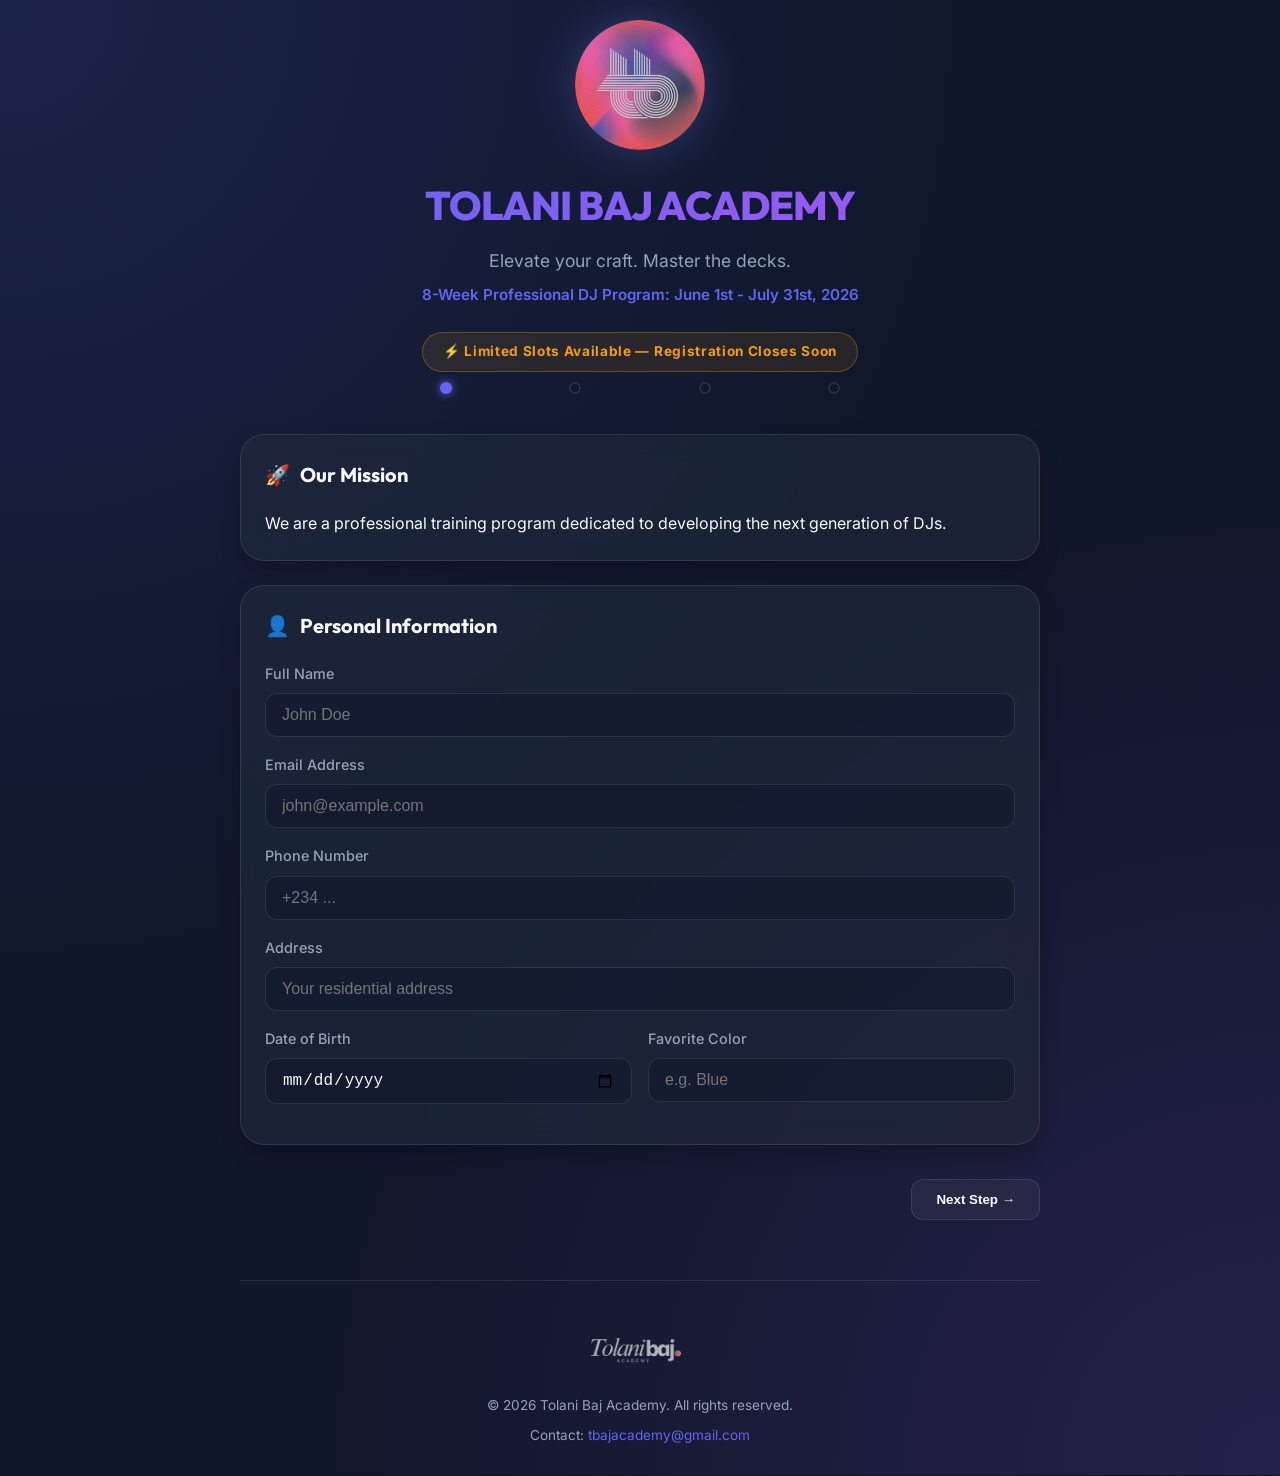
==== index.html @ 3d0ef2ce "changed logo" ====
<!DOCTYPE html>
<html lang="en">
<head>
    <meta charset="UTF-8">
    <meta name="viewport" content="width=device-width, initial-scale=1.0">
    <title>Tolani Baj Academy | Join the Journey</title>
    <link rel="preconnect" href="https://fonts.googleapis.com">
    <link rel="preconnect" href="https://fonts.gstatic.com" crossorigin>
    <link href="https://fonts.googleapis.com/css2?family=Inter:wght@400;500;600;700&family=Outfit:wght@600;800&display=swap" rel="stylesheet">
    <link rel="stylesheet" href="style.css">
</head>

<body>

<div class="container">

    <header>
        <img src="logo.png" class="logo-img" alt="Tolani Baj Academy Logo">
        <h1>TOLANI BAJ ACADEMY</h1>

        <p class="subtitle">Elevate your craft. Master the decks.</p>
        <p class="program-info">8-Week Professional DJ Program: June 1st - July 31st, 2026</p>
        <div class="limited-slot">⚡ Limited Slots Available — Registration Closes Soon</div>
        
        <div class="progress-container">
            <div class="progress-bar" id="progress-bar"></div>
            <div class="steps-indicator">
                <div class="step-dot active" data-step="1"></div>
                <div class="step-dot" data-step="2"></div>
                <div class="step-dot" data-step="3"></div>
                <div class="step-dot" data-step="4"></div>
            </div>
        </div>
    </header>

    <form id="academy-form" action="https://submit-form.com/S4j7c4go0">
        <input type="hidden" name="_redirect" value="false">
        <input type="hidden" name="_append" value="false">
        <input type="hidden" name="Status" value="User initiated payment. Check your dashboard on BursaPay for updates.">
        
        <main id="registration-form">

        <section class="step active" id="step-1">
            <div class="card">
                <h3><span>🚀</span> Our Mission</h3>
                <p>We are a professional training program dedicated to developing the next generation of DJs.</p>
            </div>

            <div class="card">
                <h3><span>👤</span> Personal Information</h3>
                
                <div class="input-group">
                    <label>Full Name</label>
                    <input type="text" id="full_name" name="Full Name" placeholder="John Doe">
                </div>

                <div class="input-group">
                    <label>Email Address</label>
                    <input type="email" id="email" name="Email" placeholder="john@example.com">
                </div>

                <div class="input-group">
                    <label>Phone Number</label>
                    <input type="tel" id="phone" name="Phone" placeholder="+234 ...">
                </div>

                <div class="input-group">
                    <label>Address</label>
                    <input type="text" id="address" name="Address" placeholder="Your residential address">
                </div>

                <div class="grid" style="grid-template-columns: 1fr 1fr; gap: 16px;">
                    <div class="input-group">
                        <label>Date of Birth</label>
                        <input type="date" id="dob" name="DOB">
                    </div>
                    <div class="input-group">
                        <label>Favorite Color</label>
                        <input type="text" id="fav_color" name="Favorite Color" placeholder="e.g. Blue">
                    </div>
                </div>
            </div>

            <div class="nav-buttons">
                <div></div>
                <button type="button" class="btn-nav" onclick="nextStep(1)">Next Step →</button>
            </div>
        </section>

        <section class="step" id="step-2">
            <div class="card">
                <h3><span>💡</span> Motivation & Commitment</h3>

                <div class="input-group">
                    <label>What’s your DJ name (or what would it be)?</label>
                    <input type="text" id="dj_name" name="DJ Name" placeholder="DJ ...">
                </div>

                <div class="input-group">
                    <label>How did you hear about us?</label>
                    <input type="text" id="referral" name="Referral" placeholder="Instagram, Friend, etc.">
                </div>

                <div class="input-group">
                    <label>Why do you want to DJ? Be honest 👀</label>
                    <textarea id="motivation" name="Motivation" placeholder="Tell us your story..."></textarea>
                </div>

                <div class="input-group">
                    <label>Where do you see yourself after these 8 weeks?</label>
                    <textarea id="goals" name="Goals" placeholder="Your goals and aspirations..."></textarea>
                </div>

                <div class="input-group">
                    <label>Can you commit to 3 days weekly?</label>
                    <select id="commitment" name="Commitment">
                        <option value="yes">Yes, I'm fully committed</option>
                        <option value="no">No, I have scheduling conflicts</option>
                    </select>
                </div>
            </div>

            <div class="nav-buttons">
                <button type="button" class="btn-nav btn-back" onclick="prevStep(2)">← Back</button>
                <button type="button" class="btn-nav" onclick="nextStep(2)">Next Step →</button>
            </div>
        </section>

        <section class="step" id="step-3">
            <div class="card">
                <h3><span>🎧</span> Experience Level</h3>
                <p style="margin-bottom: 20px; color: var(--text-muted);">Tell us about your current skill level so we can better tailor your experience.</p>
                <div class="radio-group">
                    <label class="radio-label">
                        <input type="radio" name="exp" value="none"> No Experience
                    </label>
                    <label class="radio-label">
                        <input type="radio" name="exp" value="beginner"> Beginner
                    </label>
                    <label class="radio-label">
                        <input type="radio" name="exp" value="intermediate"> Intermediate
                    </label>
                    <label class="radio-label">
                        <input type="radio" name="exp" value="advanced"> Advanced
                    </label>
                </div>
            </div>

            <div class="nav-buttons">
                <button type="button" class="btn-nav btn-back" onclick="prevStep(3)">← Back</button>
                <button type="button" class="btn-nav" onclick="nextStep(3)">Next Step →</button>
            </div>
        </section>

        <section class="step" id="step-4">
            <div class="card">
                <h3><span>💎</span> Select Your Package</h3>
                <p style="font-size: 0.9rem; color: var(--text-muted); margin-bottom: 20px;">Registration fee: ₦20,000 (Included in package)</p>

                <div class="packages-grid">
                    <div class="package standard" onclick="selectPackage('standard')">
                        <input type="radio" name="package" id="standard" value="standard" style="display: none;">
                        <h4>
                            <span>STANDARD</span>
                            <span class="package-price">₦450,000</span>
                        </h4>
                        <ul class="package-features">
                            <li>8-week DJ training</li>
                            <li>Hands-on practice</li>
                            <li>Access to equipment</li>
                        </ul>
                        <div class="extra" id="extra-standard">
                            <ul class="package-features">
                                <li>Graduation certificate</li>
                            </ul>
                        </div>
                        <div class="toggle" onclick="togglePackage(event, 'standard')">
                            <span>See more</span>
                            <span class="arrow">▼</span>
                        </div>
                    </div>

                    <div class="package premium" onclick="selectPackage('premium')">
                        <input type="radio" name="package" id="premium" value="premium" style="display: none;">
                        <h4>
                            <span>PREMIUM</span>
                            <span class="package-price">₦650,000</span>
                        </h4>
                        <ul class="package-features">
                            <li>8-week DJ training</li>
                            <li>Hands-on practice</li>
                            <li>Access to equipment</li>
                        </ul>
                        <div class="extra" id="extra-premium">
                            <ul class="package-features">
                                <li>Serato DJ license</li>
                                <li>Content support</li>
                                <li>Branding guidance</li>
                                <li>Live performance</li>
                                <li>Merchandise</li>
                                <li>Graduation certificate</li>
                            </ul>
                        </div>
                        <div class="toggle" onclick="togglePackage(event, 'premium')">
                            <span>See more</span>
                            <span class="arrow">▼</span>
                        </div>
                    </div>
                </div>
            </div>

            <div class="card">
                <label class="checkbox-container">
                    <input type="checkbox" id="confirm">
                    <span>I confirm that all information provided is accurate and I agree to the terms of the academy.</span>
                </label>

                <button type="button" class="btn-submit" id="submit-btn" onclick="submitRegistration()">Proceed to Payment</button>
            </div>

            <div class="nav-buttons">
                <button type="button" class="btn-nav btn-back" onclick="prevStep(4)">← Back</button>
                <div></div>
            </div>
        </section>

    </main>
    </form>

    <footer>
        <img src="logo2.png" class="footer-logo" alt="Academy Logo">
        <p>&copy; 2026 Tolani Baj Academy. All rights reserved.</p>
        <p>Contact: <a href="mailto:tbajacademy@gmail.com" style="color: var(--primary); text-decoration: none;">tbajacademy@gmail.com</a></p>
    </footer>


</div>

<script>
let currentStep = 1;
const totalSteps = 4;

function updateProgress() {
    const progress = ((currentStep - 1) / (totalSteps - 1)) * 100;
    document.getElementById('progress-bar').style.width = progress + '%';
    
    document.querySelectorAll('.step-dot').forEach((dot, index) => {
        if (index + 1 <= currentStep) {
            dot.classList.add('active');
        } else {
            dot.classList.remove('active');
        }
    });
}

function nextStep(step) {
    if (step === 1) {
        const name = document.getElementById('full_name').value;
        const email = document.getElementById('email').value;
        if (!name || !email) {
            alert("Please fill in your name and email.");
            return;
        }
    }

    document.getElementById(`step-${step}`).classList.remove('active');
    currentStep = step + 1;
    document.getElementById(`step-${currentStep}`).classList.add('active');
    updateProgress();
    window.scrollTo({ top: 0, behavior: 'smooth' });
}

function prevStep(step) {
    document.getElementById(`step-${step}`).classList.remove('active');
    currentStep = step - 1;
    document.getElementById(`step-${currentStep}`).classList.add('active');
    updateProgress();
    window.scrollTo({ top: 0, behavior: 'smooth' });
}

function togglePackage(e, plan) {
    e.stopPropagation();
    const extra = document.getElementById('extra-' + plan);
    const toggle = e.currentTarget;
    const span = toggle.querySelector('span');
    const arrow = toggle.querySelector('.arrow');

    if (extra.style.display === "block") {
        extra.style.display = "none";
        span.textContent = "See more";
        arrow.style.transform = "rotate(0deg)";
    } else {
        extra.style.display = "block";
        span.textContent = "See less";
        arrow.style.transform = "rotate(180deg)";
    }
}

function selectPackage(id) {
    document.getElementById(id).checked = true;
    document.querySelectorAll('.package').forEach(p => p.classList.remove('selected'));
    document.getElementById(id).closest('.package').classList.add('selected');
}

async function submitRegistration() {
    const form = document.getElementById('academy-form');
    const selected = document.querySelector('input[name="package"]:checked');
    const confirm = document.getElementById('confirm').checked;

    if (!selected) {
        alert("Please select a package to continue.");
        return;
    }

    if (!confirm) {
        alert("Please confirm your information.");
        return;
    }

    const btn = document.getElementById('submit-btn');
    const originalText = btn.textContent;
    btn.disabled = true;
    btn.textContent = "Submitting Registration...";

    const formData = new FormData(form);
    const data = Object.fromEntries(formData.entries());
    
    data["Package"] = selected.value.toUpperCase();
    data["Experience"] = document.querySelector('input[name="exp"]:checked')?.value || 'Not specified';

    try {
        const response = await fetch(form.action, {
            method: "POST",
            headers: {
                "Content-Type": "application/json",
                Accept: "application/json",
            },
            body: JSON.stringify(data),
        });

        if (response.ok) {
            btn.textContent = "Redirecting to Payment...";
            setTimeout(() => {
                window.location.href = `pay.html?plan=${selected.value}`;
            }, 1000);
        } else {
            throw new Error("Formspark submission failed");
        }
    } catch (error) {
        alert("There was an issue submitting your registration. Please try again.");
        btn.disabled = false;
        btn.textContent = originalText;
    }
}
</script>

</body>
</html>
---- style.css ----
:root {
    --primary: #6366f1;
    --primary-hover: #4f46e5;
    --secondary: #a855f7;
    --accent: #f59e0b;
    --bg-dark: #0f172a;
    --bg-card: rgba(30, 41, 59, 0.7);
    --text-main: #f8fafc;
    --text-muted: #94a3b8;
    --glass-border: rgba(255, 255, 255, 0.1);
    --gradient: linear-gradient(135deg, var(--primary), var(--secondary));
}

* {
    margin: 0;
    padding: 0;
    box-sizing: border-box;
}

body {
    font-family: 'Inter', sans-serif;
    background-color: var(--bg-dark);
    background-image: 
        radial-gradient(circle at 0% 0%, rgba(99, 102, 241, 0.15) 0, transparent 50%),
        radial-gradient(circle at 100% 100%, rgba(168, 85, 247, 0.15) 0, transparent 50%);
    color: var(--text-main);
    line-height: 1.6;
    min-height: 100vh;
    padding: 20px;
}

h1, h2, h3, .premium-title {
    font-family: 'Outfit', sans-serif;
}

.container {
    max-width: 800px;
    margin: 0 auto;
}

header {
    text-align: center;
    margin-bottom: 40px;
}

.logo-img {
    width: 130px;


    max-width: 90%;
    height: auto;
    margin-bottom: 15px;
    filter: drop-shadow(0 0 20px rgba(99, 102, 241, 0.3));
    mix-blend-mode: screen;
    transition: transform 0.3s ease;
}

.logo-img:hover {
    transform: scale(1.05);
}

h1 {
    font-size: 2.5rem;
    font-weight: 800;
    background: var(--gradient);
    -webkit-background-clip: text;
    -webkit-text-fill-color: transparent;
    margin-bottom: 10px;
    letter-spacing: -0.02em;
}

.subtitle {
    color: var(--text-muted);
    font-size: 1.1rem;
    margin-bottom: 8px;
}

.program-info {
    font-size: 0.95rem;
    color: var(--primary);
    font-weight: 600;
    margin-bottom: 15px;
}

.progress-container {
    max-width: 400px;
    margin: 0 auto 30px;
    position: relative;
    padding-top: 10px;
}

.progress-bar {
    position: absolute;
    top: 50%;
    left: 0;
    height: 4px;
    background: var(--gradient);
    width: 0%;
    transition: width 0.4s ease;
    transform: translateY(-50%);
    border-radius: 2px;
}

.steps-indicator {
    display: flex;
    justify-content: space-between;
    position: relative;
    z-index: 2;
}

.step-dot {
    width: 12px;
    height: 12px;
    background: var(--bg-dark);
    border: 2px solid var(--glass-border);
    border-radius: 50%;
    transition: all 0.3s ease;
}

.step-dot.active {
    background: var(--primary);
    border-color: var(--primary);
    box-shadow: 0 0 10px var(--primary);
}

.subtext {
    font-size: 0.9rem;
    color: var(--primary);
    font-weight: 600;
}

@keyframes pulse {
    0% { opacity: 1; }
    50% { opacity: 0.3; }
    100% { opacity: 1; }
}

.limited-slot {
    margin-top: 10px;
    display: inline-block;
    padding: 8px 20px;
    background: rgba(245, 158, 11, 0.1);
    border: 1px solid rgba(245, 158, 11, 0.3);
    color: var(--accent);
    border-radius: 99px;
    font-size: 0.85rem;
    font-weight: 700;
    letter-spacing: 0.05em;
    animation: pulse 3s infinite ease-in-out;
}

.grid {
    display: grid;
    gap: 24px;
}

.step {
    display: none;
    opacity: 0;
    transform: translateY(20px);
    transition: all 0.4s ease;
}

.step.active {
    display: grid;
    opacity: 1;
    transform: translateY(0);
    gap: 24px;
}

.card {
    background: var(--bg-card);
    backdrop-filter: blur(12px);
    border: 1px solid var(--glass-border);
    border-radius: 24px;
    padding: 24px;
    box-shadow: 0 10px 25px -5px rgba(0, 0, 0, 0.3);
    transition: transform 0.3s ease, border-color 0.3s ease;
}

.card:hover {
    border-color: rgba(99, 102, 241, 0.4);
}

h3 {
    margin-bottom: 20px;
    font-size: 1.25rem;
    color: var(--text-main);
    display: flex;
    align-items: center;
    gap: 10px;
}

label {
    display: block;
    margin-bottom: 8px;
    font-size: 0.9rem;
    font-weight: 500;
    color: var(--text-muted);
}

input[type="text"],
input[type="email"],
input[type="tel"],
input[type="date"],
textarea,
select {
    width: 100%;
    padding: 12px 16px;
    background: rgba(15, 23, 42, 0.5);
    border: 1px solid var(--glass-border);
    border-radius: 12px;
    color: var(--text-main);
    font-size: 1rem;
    transition: all 0.3s ease;
    margin-bottom: 16px;
}

input:focus, textarea:focus, select:focus {
    outline: none;
    border-color: var(--primary);
    background: rgba(15, 23, 42, 0.8);
    box-shadow: 0 0 0 4px rgba(99, 102, 241, 0.1);
}

.radio-group {
    display: grid;
    grid-template-columns: repeat(2, 1fr);
    gap: 12px;
}

.radio-label {
    display: flex;
    align-items: center;
    gap: 10px;
    padding: 12px;
    background: rgba(255, 255, 255, 0.03);
    border: 1px solid var(--glass-border);
    border-radius: 12px;
    cursor: pointer;
    transition: all 0.2s ease;
}

.radio-label:hover {
    background: rgba(255, 255, 255, 0.05);
}

input[type="radio"] {
    accent-color: var(--primary);
}

.packages-grid {
    display: grid;
    gap: 16px;
}

.package {
    position: relative;
    padding: 24px;
    border: 2px solid var(--glass-border);
    border-radius: 20px;
    cursor: pointer;
    transition: all 0.3s cubic-bezier(0.4, 0, 0.2, 1);
}

.package:hover {
    background: rgba(255, 255, 255, 0.03);
    border-color: rgba(255, 255, 255, 0.2);
}

.package.selected {
    border-color: var(--primary);
    background: rgba(99, 102, 241, 0.05);
    box-shadow: 0 0 20px rgba(99, 102, 241, 0.1);
}

.package.premium.selected {
    border-color: var(--secondary);
    background: rgba(168, 85, 247, 0.05);
    box-shadow: 0 0 20px rgba(168, 85, 247, 0.1);
}

.package h4 {
    font-size: 1.25rem;
    margin-bottom: 8px;
    display: flex;
    justify-content: space-between;
    align-items: center;
}

.package-price {
    font-weight: 800;
    color: var(--text-main);
}

.package-features {
    list-style: none;
    margin-top: 15px;
}

.package-features li {
    font-size: 0.9rem;
    color: var(--text-muted);
    margin-bottom: 6px;
    display: flex;
    align-items: center;
    gap: 8px;
}

.package-features li::before {
    content: "✓";
    color: var(--primary);
    font-weight: bold;
}

.extra {
    display: none;
    margin-top: 10px;
    padding-top: 10px;
    border-top: 1px solid var(--glass-border);
}

.toggle {
    margin-top: 12px;
    font-size: 0.85rem;
    color: var(--primary);
    font-weight: 600;
    display: flex;
    align-items: center;
    gap: 4px;
}

.btn-submit {
    width: 100%;
    padding: 16px;
    background: var(--gradient);
    border: none;
    border-radius: 16px;
    color: white;
    font-size: 1.1rem;
    font-weight: 700;
    cursor: pointer;
    transition: all 0.3s ease;
    box-shadow: 0 4px 15px rgba(99, 102, 241, 0.4);
}

.btn-submit:hover {
    transform: translateY(-2px);
    box-shadow: 0 6px 20px rgba(99, 102, 241, 0.6);
}

.btn-submit:active {
    transform: translateY(0);
}

.btn-nav {
    padding: 12px 24px;
    background: rgba(255, 255, 255, 0.05);
    border: 1px solid var(--glass-border);
    border-radius: 12px;
    color: var(--text-main);
    font-weight: 600;
    cursor: pointer;
    transition: all 0.3s ease;
}

.btn-nav:hover {
    background: rgba(255, 255, 255, 0.1);
    border-color: var(--primary);
}

.btn-back {
    color: var(--text-muted);
}

.nav-buttons {
    display: flex;
    justify-content: space-between;
    margin-top: 10px;
}

.checkbox-container {
    display: flex;
    align-items: flex-start;
    gap: 12px;
    margin-bottom: 24px;
    cursor: pointer;
}

.checkbox-container input {
    margin-top: 4px;
    width: 18px;
    height: 18px;
    accent-color: var(--primary);
}

footer {
    margin-top: 60px;
    padding-top: 30px;
    border-top: 1px solid var(--glass-border);
    text-align: center;
    color: var(--text-muted);
    font-size: 0.85rem;
}

footer p {
    margin-bottom: 8px;
}

footer strong {
    color: var(--text-main);
}

.footer-logo {
    width: 120px;
    height: auto;
    margin-bottom: 15px;
    opacity: 0.8;
    filter: brightness(0.9);
    mix-blend-mode: screen;
}


@media (max-width: 600px) {
    h1 {
        font-size: 2rem;
    }
    
    .card {
        padding: 20px;
    }
    
    .radio-group {
        grid-template-columns: 1fr;
    }
}
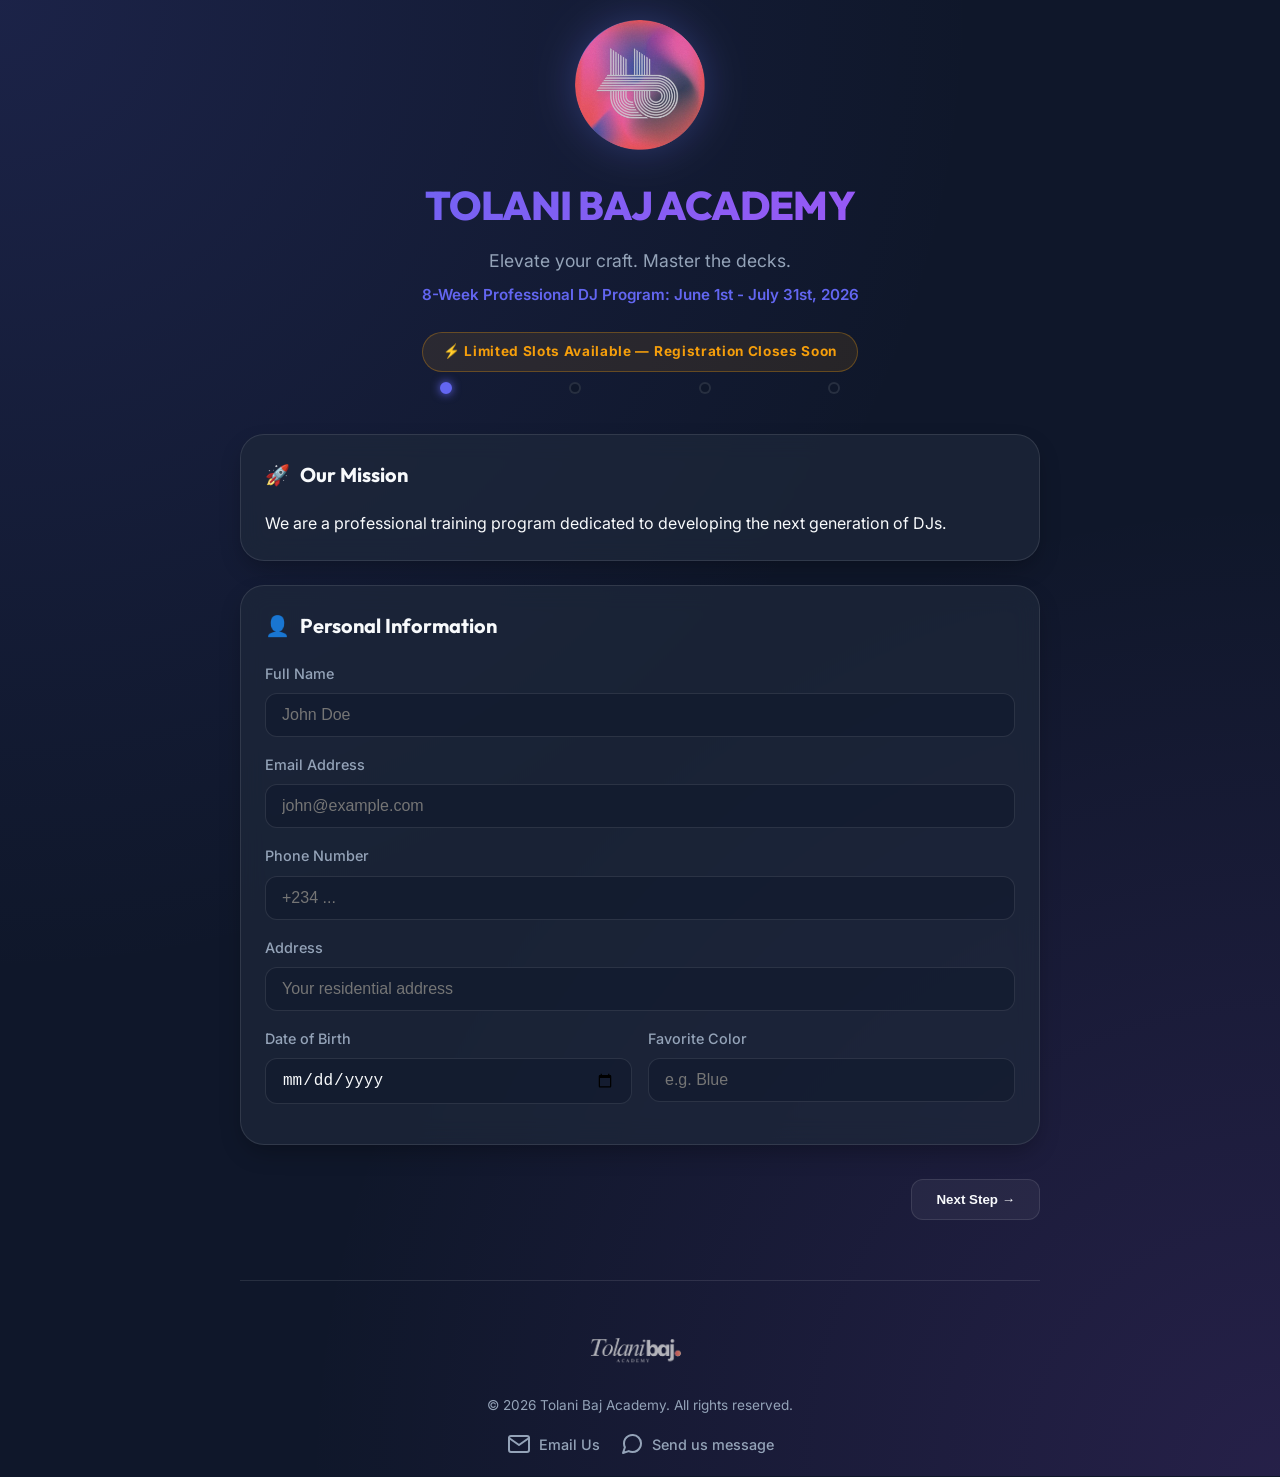
==== commit e8ce99f4: "added whatsapp tofooter" ====
--- a/index.html
+++ b/index.html
@@ -165,7 +165,7 @@
                             <span class="package-price">₦450,000</span>
                         </h4>
                         <ul class="package-features">
-                            <li>8-week DJ training</li>
+                            <li>8-week DJ training program</li>
                             <li>Hands-on practice</li>
                             <li>Access to equipment</li>
                         </ul>
@@ -187,17 +187,17 @@
                             <span class="package-price">₦650,000</span>
                         </h4>
                         <ul class="package-features">
-                            <li>8-week DJ training</li>
+                            <li>8-week DJ training program</li>
                             <li>Hands-on practice</li>
                             <li>Access to equipment</li>
                         </ul>
                         <div class="extra" id="extra-premium">
                             <ul class="package-features">
-                                <li>Serato DJ license</li>
-                                <li>Content support</li>
-                                <li>Branding guidance</li>
-                                <li>Live performance</li>
-                                <li>Merchandise</li>
+                                <li>Serato DJ Pro license</li>
+                                <li>Content creation support</li>
+                                <li>Personal branding guidance</li>
+                                <li>Live performance opportunity</li>
+                                <li>Exclusive academy merch</li>
                                 <li>Graduation certificate</li>
                             </ul>
                         </div>
@@ -230,8 +230,20 @@
     <footer>
         <img src="logo2.png" class="footer-logo" alt="Academy Logo">
         <p>&copy; 2026 Tolani Baj Academy. All rights reserved.</p>
-        <p>Contact: <a href="mailto:tbajacademy@gmail.com" style="color: var(--primary); text-decoration: none;">tbajacademy@gmail.com</a></p>
+        <div class="footer-socials">
+            <a href="mailto:tbajacademy@gmail.com">
+                <svg viewBox="0 0 24 24" fill="none" stroke="currentColor" stroke-width="2" stroke-linecap="round" stroke-linejoin="round"><path d="M4 4h16c1.1 0 2 .9 2 2v12c0 1.1-.9 2-2 2H4c-1.1 0-2-.9-2-2V6c0-1.1.9-2 2-2z"></path><polyline points="22,6 12,13 2,6"></polyline></svg>
+                <span>Email Us</span>
+            </a>
+            <a href="https://wa.me/2347071813399">
+                <svg viewBox="0 0 24 24" fill="none" stroke="currentColor" stroke-width="2" stroke-linecap="round" stroke-linejoin="round"><path d="M21 11.5a8.38 8.38 0 0 1-.9 3.8 8.5 8.5 0 0 1-7.6 4.7 8.38 8.38 0 0 1-3.8-.9L3 21l1.9-5.7a8.38 8.38 0 0 1-.9-3.8 8.5 8.5 0 0 1 4.7-7.6 8.38 8.38 0 0 1 3.8-.9h.5a8.48 8.48 0 0 1 8 8v.5z"></path></svg>
+                <span>Send us message</span>
+            </a>
+        </div>
+
     </footer>
+
+
 
 
 </div>
--- a/style.css
+++ b/style.css
@@ -419,6 +419,37 @@
     filter: brightness(0.9);
     mix-blend-mode: screen;
 }
+
+.footer-socials {
+    display: flex;
+    justify-content: center;
+    gap: 20px;
+    margin-top: 15px;
+}
+
+.footer-socials a {
+    color: var(--text-muted);
+    transition: all 0.3s ease;
+    display: flex;
+    align-items: center;
+    justify-content: center;
+    gap: 8px;
+    text-decoration: none;
+    font-size: 0.9rem;
+    font-weight: 500;
+}
+
+
+.footer-socials a:hover {
+    color: var(--primary);
+    transform: translateY(-3px);
+}
+
+.footer-socials svg {
+    width: 24px;
+    height: 24px;
+}
+
 
 
 @media (max-width: 600px) {
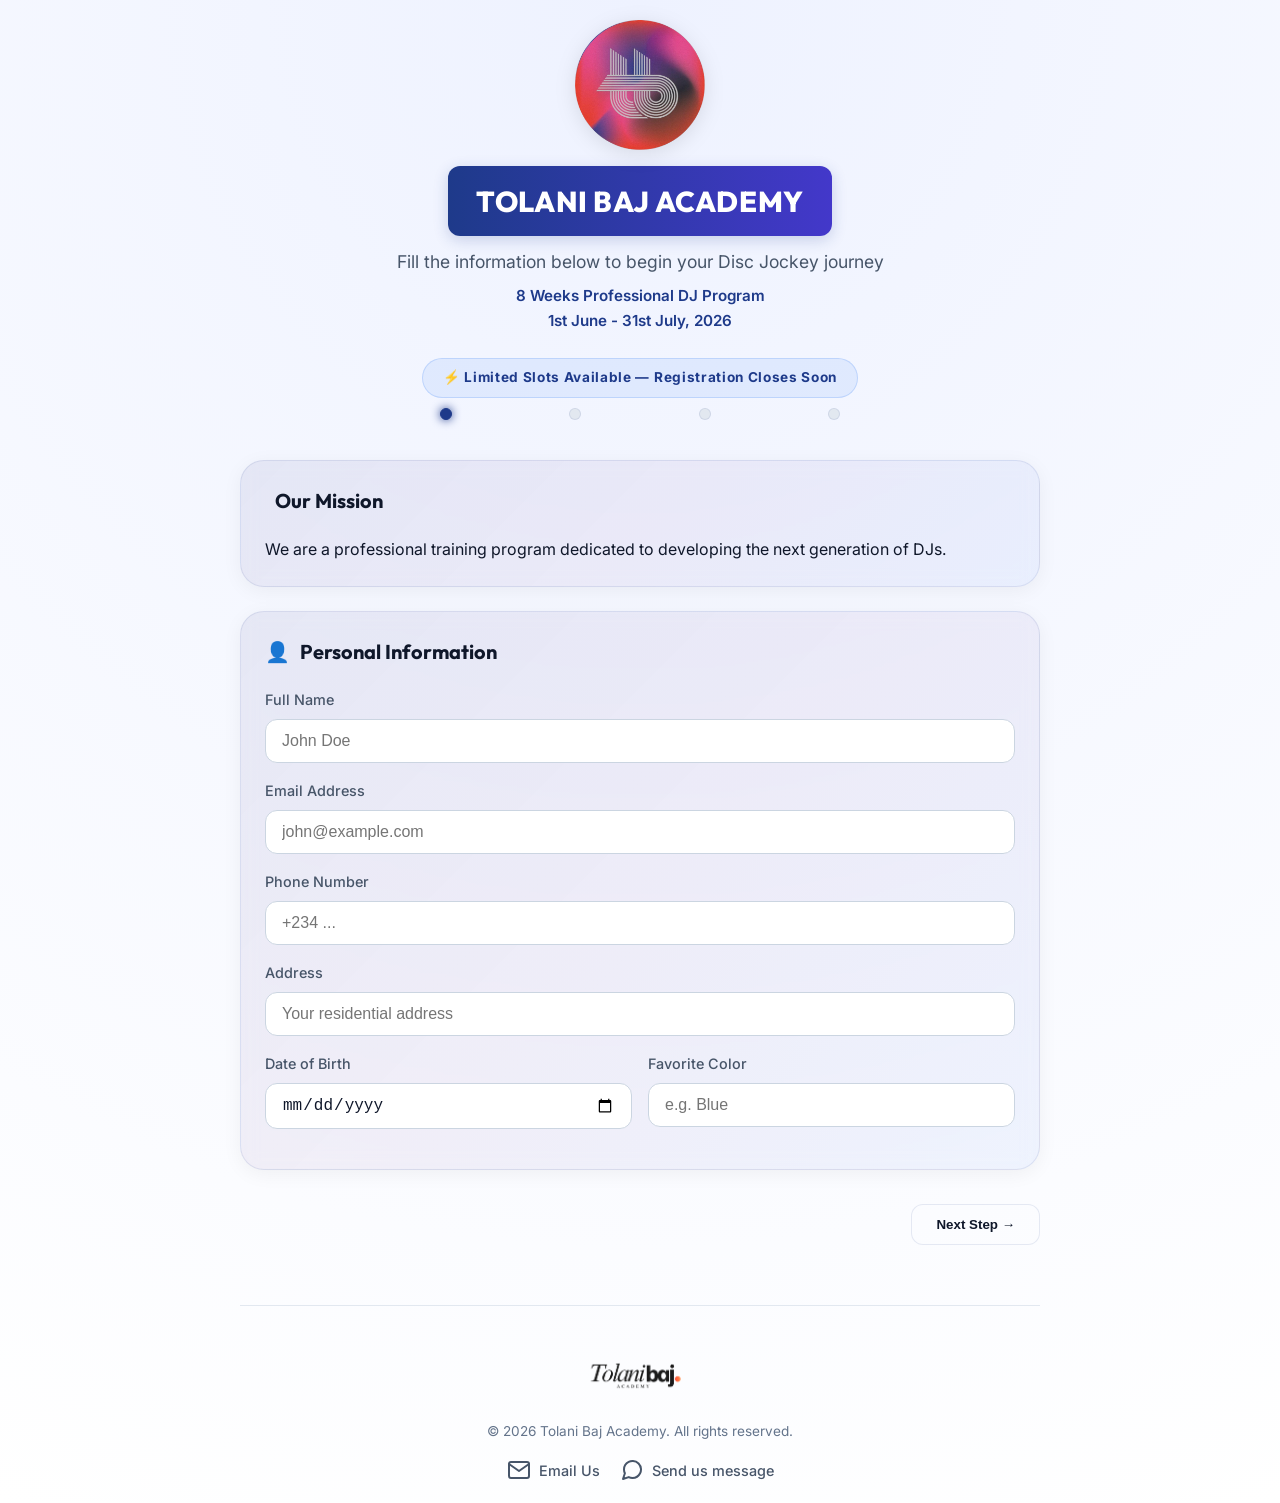
==== commit cb6fc032: "updated color" ====
--- a/index.html
+++ b/index.html
@@ -6,7 +6,7 @@
     <title>Tolani Baj Academy | Join the Journey</title>
     <link rel="preconnect" href="https://fonts.googleapis.com">
     <link rel="preconnect" href="https://fonts.gstatic.com" crossorigin>
-    <link href="https://fonts.googleapis.com/css2?family=Inter:wght@400;500;600;700&family=Outfit:wght@600;800&display=swap" rel="stylesheet">
+    <link href="https://fonts.googleapis.com/css2?family=Inter:wght@400;500;600;700&family=Outfit:wght@600;800&family=Syncopate:wght@700&display=swap" rel="stylesheet">
     <link rel="stylesheet" href="style.css">
 </head>
 
@@ -15,11 +15,13 @@
 <div class="container">
 
     <header>
-        <img src="logo.png" class="logo-img" alt="Tolani Baj Academy Logo">
-        <h1>TOLANI BAJ ACADEMY</h1>
-
-        <p class="subtitle">Elevate your craft. Master the decks.</p>
-        <p class="program-info">8-Week Professional DJ Program: June 1st - July 31st, 2026</p>
+        <div class="brand-group">
+            <img src="logo.png" class="logo-img" alt="Tolani Baj Academy Logo">
+            <h1>TOLANI BAJ ACADEMY</h1>
+        </div>
+
+        <p class="subtitle">Fill the information below to begin your Disc Jockey journey</p>
+        <p class="program-info">8 Weeks Professional DJ Program <br> 1st June - 31st July, 2026</p>
         <div class="limited-slot">⚡ Limited Slots Available — Registration Closes Soon</div>
         
         <div class="progress-container">
@@ -42,7 +44,7 @@
 
         <section class="step active" id="step-1">
             <div class="card">
-                <h3><span>🚀</span> Our Mission</h3>
+                <h3><span></span> Our Mission</h3>
                 <p>We are a professional training program dedicated to developing the next generation of DJs.</p>
             </div>
 
--- a/style.css
+++ b/style.css
@@ -1,14 +1,14 @@
 :root {
-    --primary: #6366f1;
-    --primary-hover: #4f46e5;
-    --secondary: #a855f7;
-    --accent: #f59e0b;
-    --bg-dark: #0f172a;
-    --bg-card: rgba(30, 41, 59, 0.7);
-    --text-main: #f8fafc;
-    --text-muted: #94a3b8;
-    --glass-border: rgba(255, 255, 255, 0.1);
-    --gradient: linear-gradient(135deg, var(--primary), var(--secondary));
+    --primary: #1e3a8a;
+    --primary-hover: #2563eb;
+    --secondary: #4338ca;
+    --accent: #3b82f6;
+    --bg-dark: #ffffff;
+    --bg-card: linear-gradient(135deg, rgba(49, 46, 129, 0.08), rgba(88, 28, 135, 0.06), rgba(37, 99, 235, 0.06));
+    --text-main: #0f172a;
+    --text-muted: #475569;
+    --glass-border: rgba(30, 58, 138, 0.1);
+    --gradient: linear-gradient(90deg, var(--primary), var(--secondary));
 }
 
 * {
@@ -21,8 +21,7 @@
     font-family: 'Inter', sans-serif;
     background-color: var(--bg-dark);
     background-image: 
-        radial-gradient(circle at 0% 0%, rgba(99, 102, 241, 0.15) 0, transparent 50%),
-        radial-gradient(circle at 100% 100%, rgba(168, 85, 247, 0.15) 0, transparent 50%);
+        radial-gradient(circle at top, #eef2ff, #ffffff);
     color: var(--text-main);
     line-height: 1.6;
     min-height: 100vh;
@@ -50,8 +49,8 @@
     max-width: 90%;
     height: auto;
     margin-bottom: 15px;
-    filter: drop-shadow(0 0 20px rgba(99, 102, 241, 0.3));
-    mix-blend-mode: screen;
+    filter: drop-shadow(0 4px 10px rgba(0, 0, 0, 0.1));
+    /* mix-blend-mode: screen; */
     transition: transform 0.3s ease;
 }
 
@@ -59,14 +58,33 @@
     transform: scale(1.05);
 }
 
+.brand-group {
+    display: flex;
+    flex-direction: column;
+    align-items: center;
+    justify-content: center;
+    gap: 16px;
+    margin-bottom: 12px;
+}
+
+.brand-group .logo-img {
+    margin-bottom: 0;
+    width: 130px;
+}
+
 h1 {
-    font-size: 2.5rem;
+    font-family: 'Outfit', sans-serif;
+    font-size: 1.8rem;
     font-weight: 800;
     background: var(--gradient);
-    -webkit-background-clip: text;
-    -webkit-text-fill-color: transparent;
-    margin-bottom: 10px;
-    letter-spacing: -0.02em;
+    color: white;
+    display: inline-block;
+    padding: 12px 28px;
+    border-radius: 12px;
+    margin-bottom: 0;
+    letter-spacing: 0.02em;
+    text-transform: uppercase;
+    box-shadow: 0 4px 15px rgba(30, 58, 138, 0.2);
 }
 
 .subtitle {
@@ -111,8 +129,8 @@
 .step-dot {
     width: 12px;
     height: 12px;
-    background: var(--bg-dark);
-    border: 2px solid var(--glass-border);
+    background: #e2e8f0;
+    border: 1px solid var(--glass-border);
     border-radius: 50%;
     transition: all 0.3s ease;
 }
@@ -139,9 +157,9 @@
     margin-top: 10px;
     display: inline-block;
     padding: 8px 20px;
-    background: rgba(245, 158, 11, 0.1);
-    border: 1px solid rgba(245, 158, 11, 0.3);
-    color: var(--accent);
+    background: rgba(59, 130, 246, 0.1);
+    border: 1px solid rgba(59, 130, 246, 0.2);
+    color: var(--primary);
     border-radius: 99px;
     font-size: 0.85rem;
     font-weight: 700;
@@ -170,16 +188,17 @@
 
 .card {
     background: var(--bg-card);
-    backdrop-filter: blur(12px);
+    backdrop-filter: blur(8px);
     border: 1px solid var(--glass-border);
     border-radius: 24px;
     padding: 24px;
-    box-shadow: 0 10px 25px -5px rgba(0, 0, 0, 0.3);
+    box-shadow: 0 4px 20px rgba(0, 0, 0, 0.05);
     transition: transform 0.3s ease, border-color 0.3s ease;
 }
 
 .card:hover {
-    border-color: rgba(99, 102, 241, 0.4);
+    border-color: rgba(30, 58, 138, 0.2);
+    box-shadow: 0 15px 35px rgba(0, 0, 0, 0.08);
 }
 
 h3 {
@@ -207,10 +226,10 @@
 select {
     width: 100%;
     padding: 12px 16px;
-    background: rgba(15, 23, 42, 0.5);
-    border: 1px solid var(--glass-border);
+    background: #ffffff;
+    border: 1px solid #cbd5e1;
     border-radius: 12px;
-    color: var(--text-main);
+    color: #0f172a;
     font-size: 1rem;
     transition: all 0.3s ease;
     margin-bottom: 16px;
@@ -220,7 +239,7 @@
     outline: none;
     border-color: var(--primary);
     background: rgba(15, 23, 42, 0.8);
-    box-shadow: 0 0 0 4px rgba(99, 102, 241, 0.1);
+    box-shadow: 0 0 0 4px rgba(30, 58, 138, 0.05);
 }
 
 .radio-group {
@@ -270,14 +289,14 @@
 
 .package.selected {
     border-color: var(--primary);
-    background: rgba(99, 102, 241, 0.05);
-    box-shadow: 0 0 20px rgba(99, 102, 241, 0.1);
+    background: rgba(30, 58, 138, 0.08);
+    box-shadow: 0 0 20px rgba(30, 58, 138, 0.15);
 }
 
 .package.premium.selected {
     border-color: var(--secondary);
-    background: rgba(168, 85, 247, 0.05);
-    box-shadow: 0 0 20px rgba(168, 85, 247, 0.1);
+    background: rgba(67, 56, 202, 0.08);
+    box-shadow: 0 0 20px rgba(67, 56, 202, 0.15);
 }
 
 .package h4 {
@@ -300,7 +319,7 @@
 
 .package-features li {
     font-size: 0.9rem;
-    color: var(--text-muted);
+    color: #64748b;
     margin-bottom: 6px;
     display: flex;
     align-items: center;
@@ -317,8 +336,8 @@
     display: none;
     margin-top: 10px;
     padding-top: 10px;
-    border-top: 1px solid var(--glass-border);
-}
+}
+
 
 .toggle {
     margin-top: 12px;
@@ -341,12 +360,12 @@
     font-weight: 700;
     cursor: pointer;
     transition: all 0.3s ease;
-    box-shadow: 0 4px 15px rgba(99, 102, 241, 0.4);
+    box-shadow: 0 4px 15px rgba(30, 58, 138, 0.4);
 }
 
 .btn-submit:hover {
     transform: translateY(-2px);
-    box-shadow: 0 6px 20px rgba(99, 102, 241, 0.6);
+    box-shadow: 0 6px 20px rgba(30, 58, 138, 0.6);
 }
 
 .btn-submit:active {
@@ -397,9 +416,9 @@
 footer {
     margin-top: 60px;
     padding-top: 30px;
-    border-top: 1px solid var(--glass-border);
+    border-top: 1px solid #e2e8f0;
     text-align: center;
-    color: var(--text-muted);
+    color: #64748b;
     font-size: 0.85rem;
 }
 
@@ -415,9 +434,9 @@
     width: 120px;
     height: auto;
     margin-bottom: 15px;
-    opacity: 0.8;
-    filter: brightness(0.9);
-    mix-blend-mode: screen;
+    opacity: 1;
+    filter: none;
+    /* mix-blend-mode: screen; */
 }
 
 .footer-socials {
@@ -454,7 +473,8 @@
 
 @media (max-width: 600px) {
     h1 {
-        font-size: 2rem;
+        font-size: 1.3rem;
+        padding: 8px 20px;
     }
     
     .card {
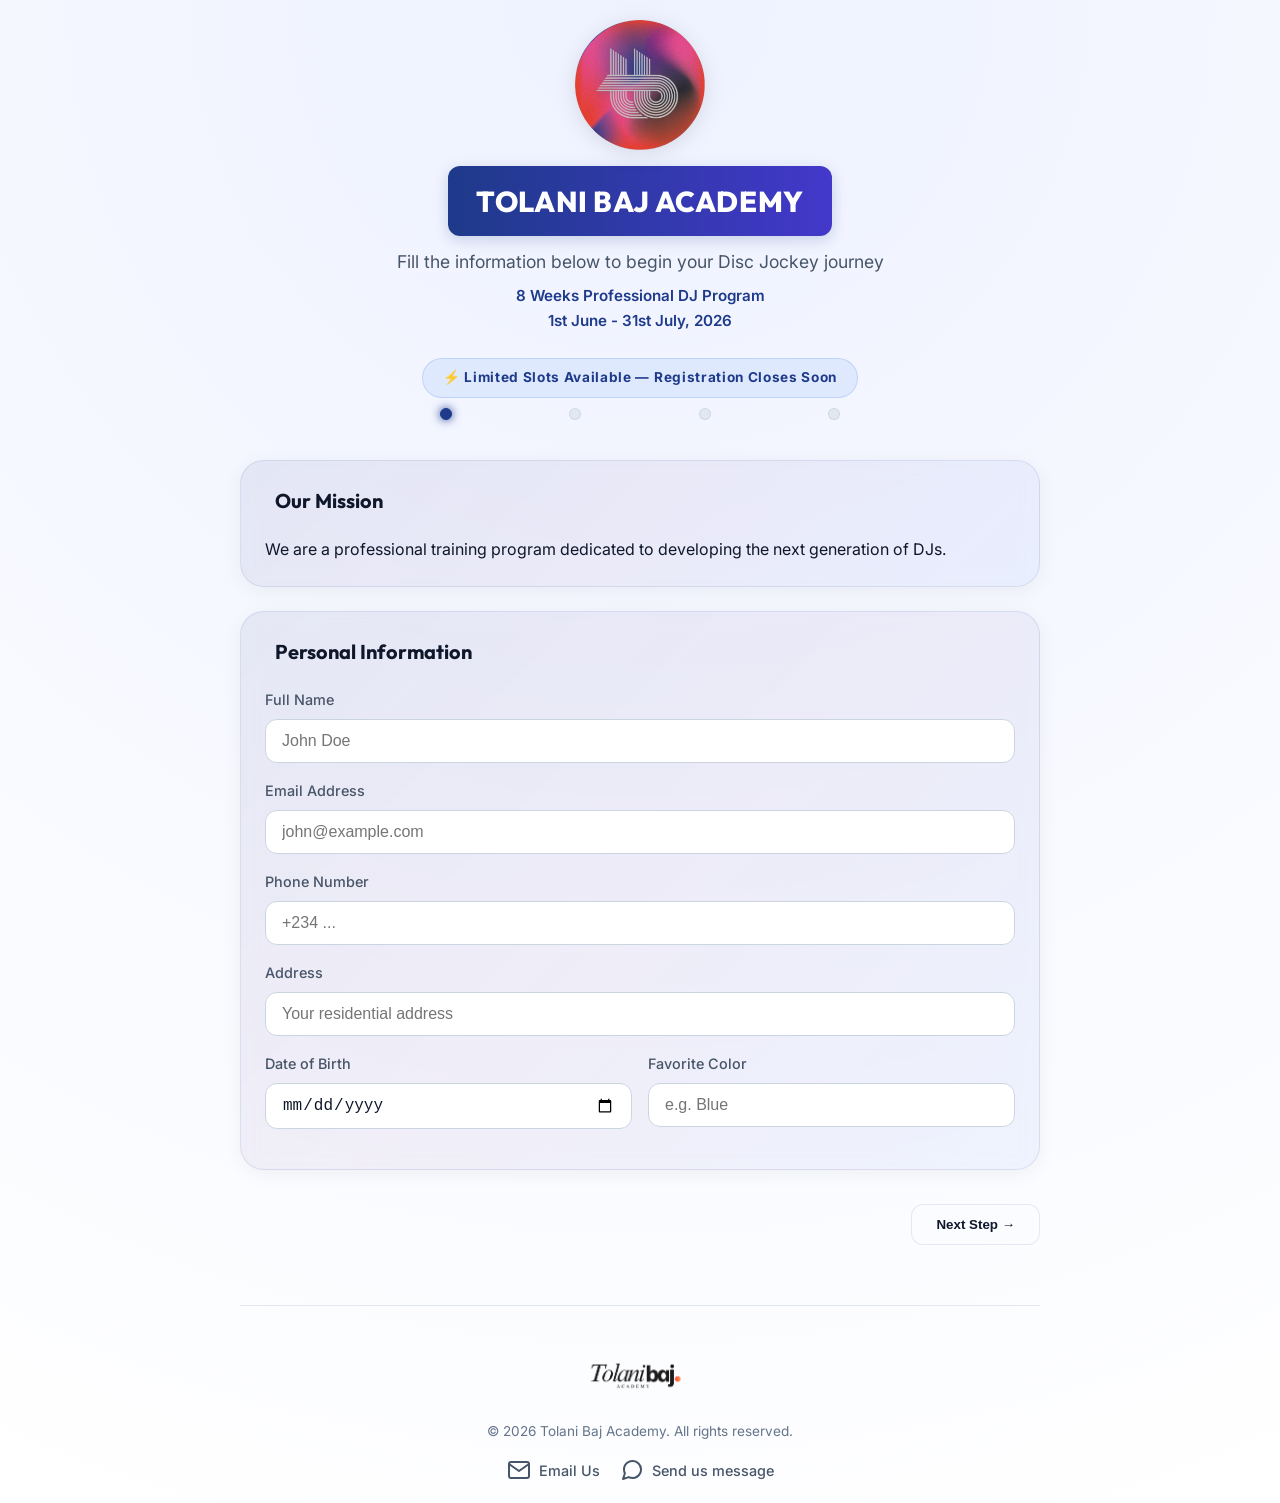
==== commit 8365835e: "updated color" ====
--- a/index.html
+++ b/index.html
@@ -49,7 +49,7 @@
             </div>
 
             <div class="card">
-                <h3><span>👤</span> Personal Information</h3>
+                <h3><span></span> Personal Information</h3>
                 
                 <div class="input-group">
                     <label>Full Name</label>
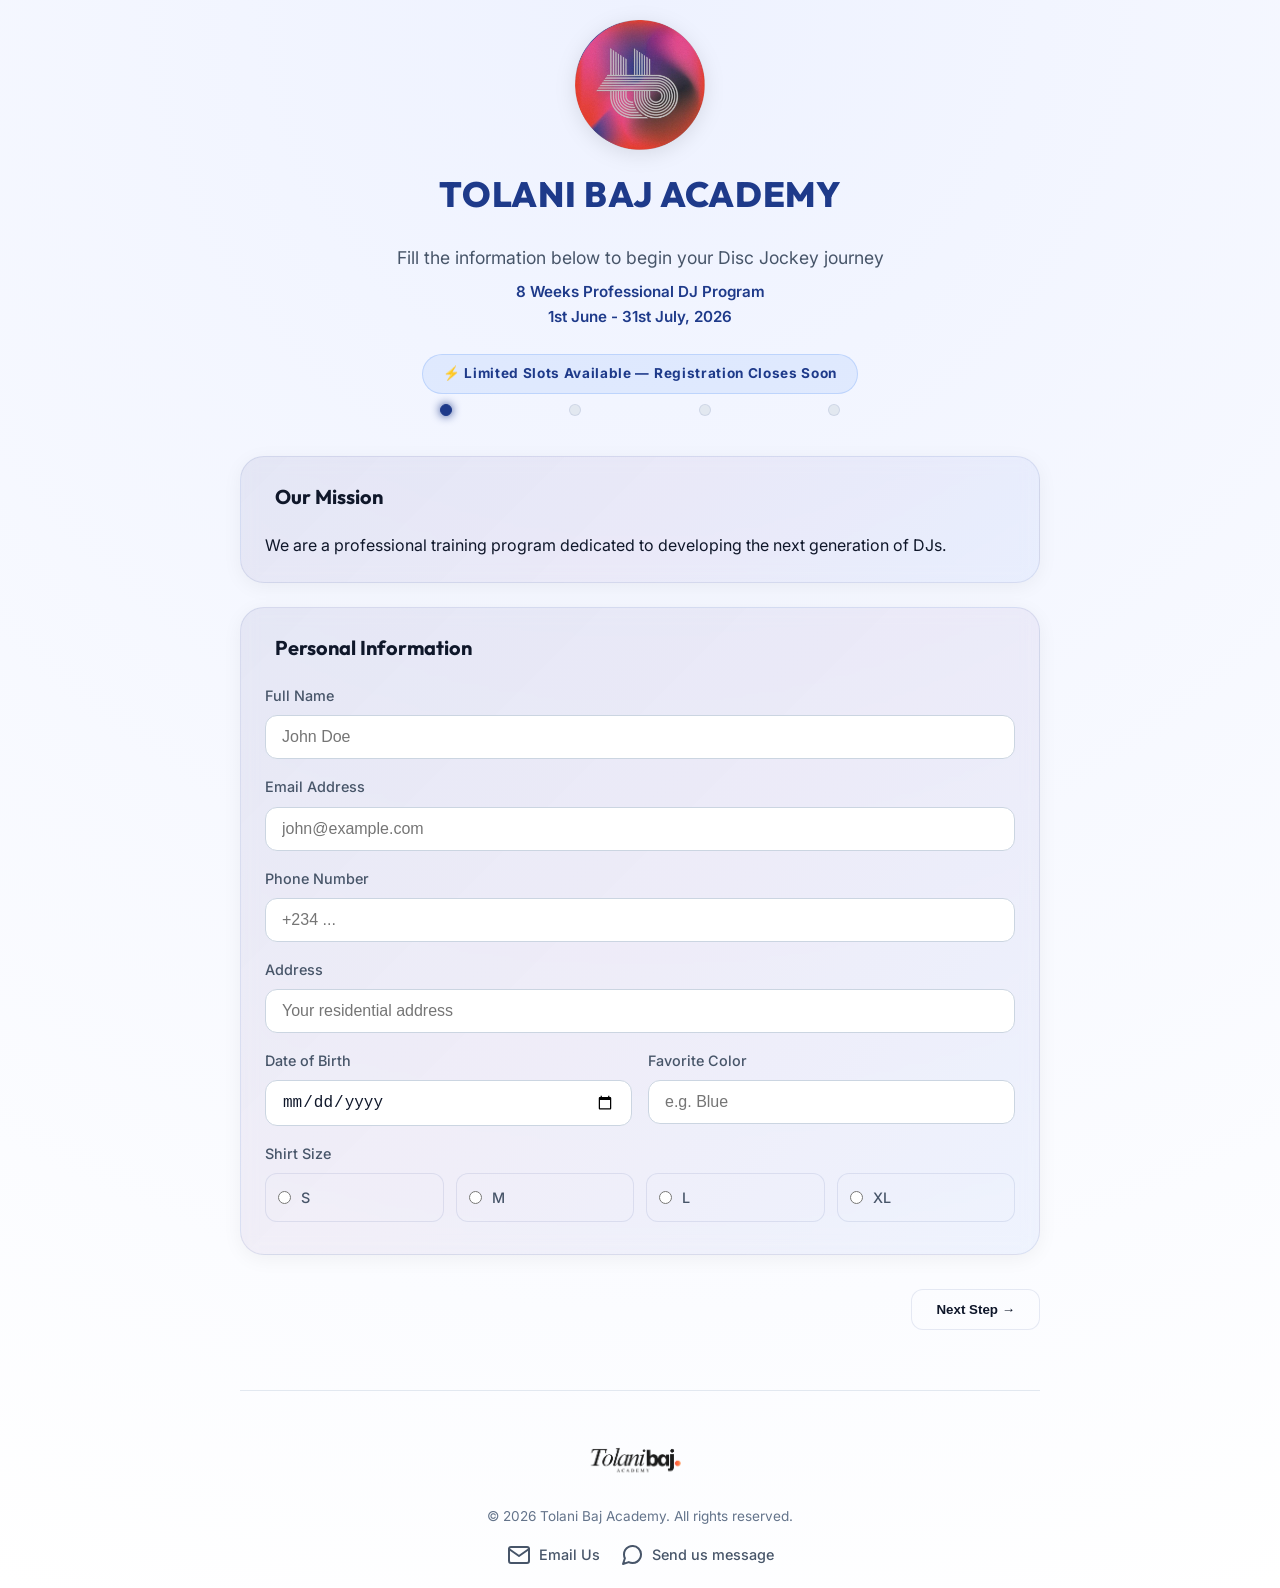
==== commit 439527a9: "updated some stuff" ====
--- a/index.html
+++ b/index.html
@@ -79,6 +79,24 @@
                     <div class="input-group">
                         <label>Favorite Color</label>
                         <input type="text" id="fav_color" name="Favorite Color" placeholder="e.g. Blue">
+                    </div>
+                </div>
+                
+                <div class="input-group">
+                    <label>Shirt Size</label>
+                    <div class="radio-group">
+                        <label class="radio-label">
+                            <input type="radio" name="Shirt Size" value="S"> S
+                        </label>
+                        <label class="radio-label">
+                            <input type="radio" name="Shirt Size" value="M"> M
+                        </label>
+                        <label class="radio-label">
+                            <input type="radio" name="Shirt Size" value="L"> L
+                        </label>
+                        <label class="radio-label">
+                            <input type="radio" name="Shirt Size" value="XL"> XL
+                        </label>
                     </div>
                 </div>
             </div>
@@ -170,16 +188,9 @@
                             <li>8-week DJ training program</li>
                             <li>Hands-on practice</li>
                             <li>Access to equipment</li>
+                            <li>Graduation certificate</li>
                         </ul>
-                        <div class="extra" id="extra-standard">
-                            <ul class="package-features">
-                                <li>Graduation certificate</li>
-                            </ul>
-                        </div>
-                        <div class="toggle" onclick="togglePackage(event, 'standard')">
-                            <span>See more</span>
-                            <span class="arrow">▼</span>
-                        </div>
+                        
                     </div>
 
                     <div class="package premium" onclick="selectPackage('premium')">
@@ -192,21 +203,14 @@
                             <li>8-week DJ training program</li>
                             <li>Hands-on practice</li>
                             <li>Access to equipment</li>
+                            <li>Serato DJ Pro license</li>
+                            <li>Content creation support</li>
+                            <li>Personal branding guidance</li>
+                            <li>Live performance opportunity</li>
+                            <li>Exclusive academy merch</li>
+                            <li>Graduation certificate</li>
                         </ul>
-                        <div class="extra" id="extra-premium">
-                            <ul class="package-features">
-                                <li>Serato DJ Pro license</li>
-                                <li>Content creation support</li>
-                                <li>Personal branding guidance</li>
-                                <li>Live performance opportunity</li>
-                                <li>Exclusive academy merch</li>
-                                <li>Graduation certificate</li>
-                            </ul>
-                        </div>
-                        <div class="toggle" onclick="togglePackage(event, 'premium')">
-                            <span>See more</span>
-                            <span class="arrow">▼</span>
-                        </div>
+                        
                     </div>
                 </div>
             </div>
--- a/style.css
+++ b/style.css
@@ -74,17 +74,17 @@
 
 h1 {
     font-family: 'Outfit', sans-serif;
-    font-size: 1.8rem;
+    font-size: 2.2rem;
     font-weight: 800;
-    background: var(--gradient);
-    color: white;
-    display: inline-block;
-    padding: 12px 28px;
-    border-radius: 12px;
-    margin-bottom: 0;
+    color: var(--primary);
+    background: transparent;
+    display: block;
+    padding: 0;
+    border-radius: 0;
+    margin-bottom: 10px;
     letter-spacing: 0.02em;
     text-transform: uppercase;
-    box-shadow: 0 4px 15px rgba(30, 58, 138, 0.2);
+    box-shadow: none;
 }
 
 .subtitle {
@@ -240,11 +240,17 @@
     border-color: var(--primary);
     background: rgba(15, 23, 42, 0.8);
     box-shadow: 0 0 0 4px rgba(30, 58, 138, 0.05);
+    color: #ffffff;
+}
+
+input:focus::placeholder, 
+textarea:focus::placeholder {
+    color: rgba(255, 255, 255, 0.6);
 }
 
 .radio-group {
     display: grid;
-    grid-template-columns: repeat(2, 1fr);
+    grid-template-columns: repeat(4, 1fr);
     gap: 12px;
 }
 
@@ -473,8 +479,8 @@
 
 @media (max-width: 600px) {
     h1 {
-        font-size: 1.3rem;
-        padding: 8px 20px;
+        font-size: 1.6rem;
+        padding: 0;
     }
     
     .card {
@@ -482,6 +488,6 @@
     }
     
     .radio-group {
-        grid-template-columns: 1fr;
+        grid-template-columns: repeat(2, 1fr);
     }
 }
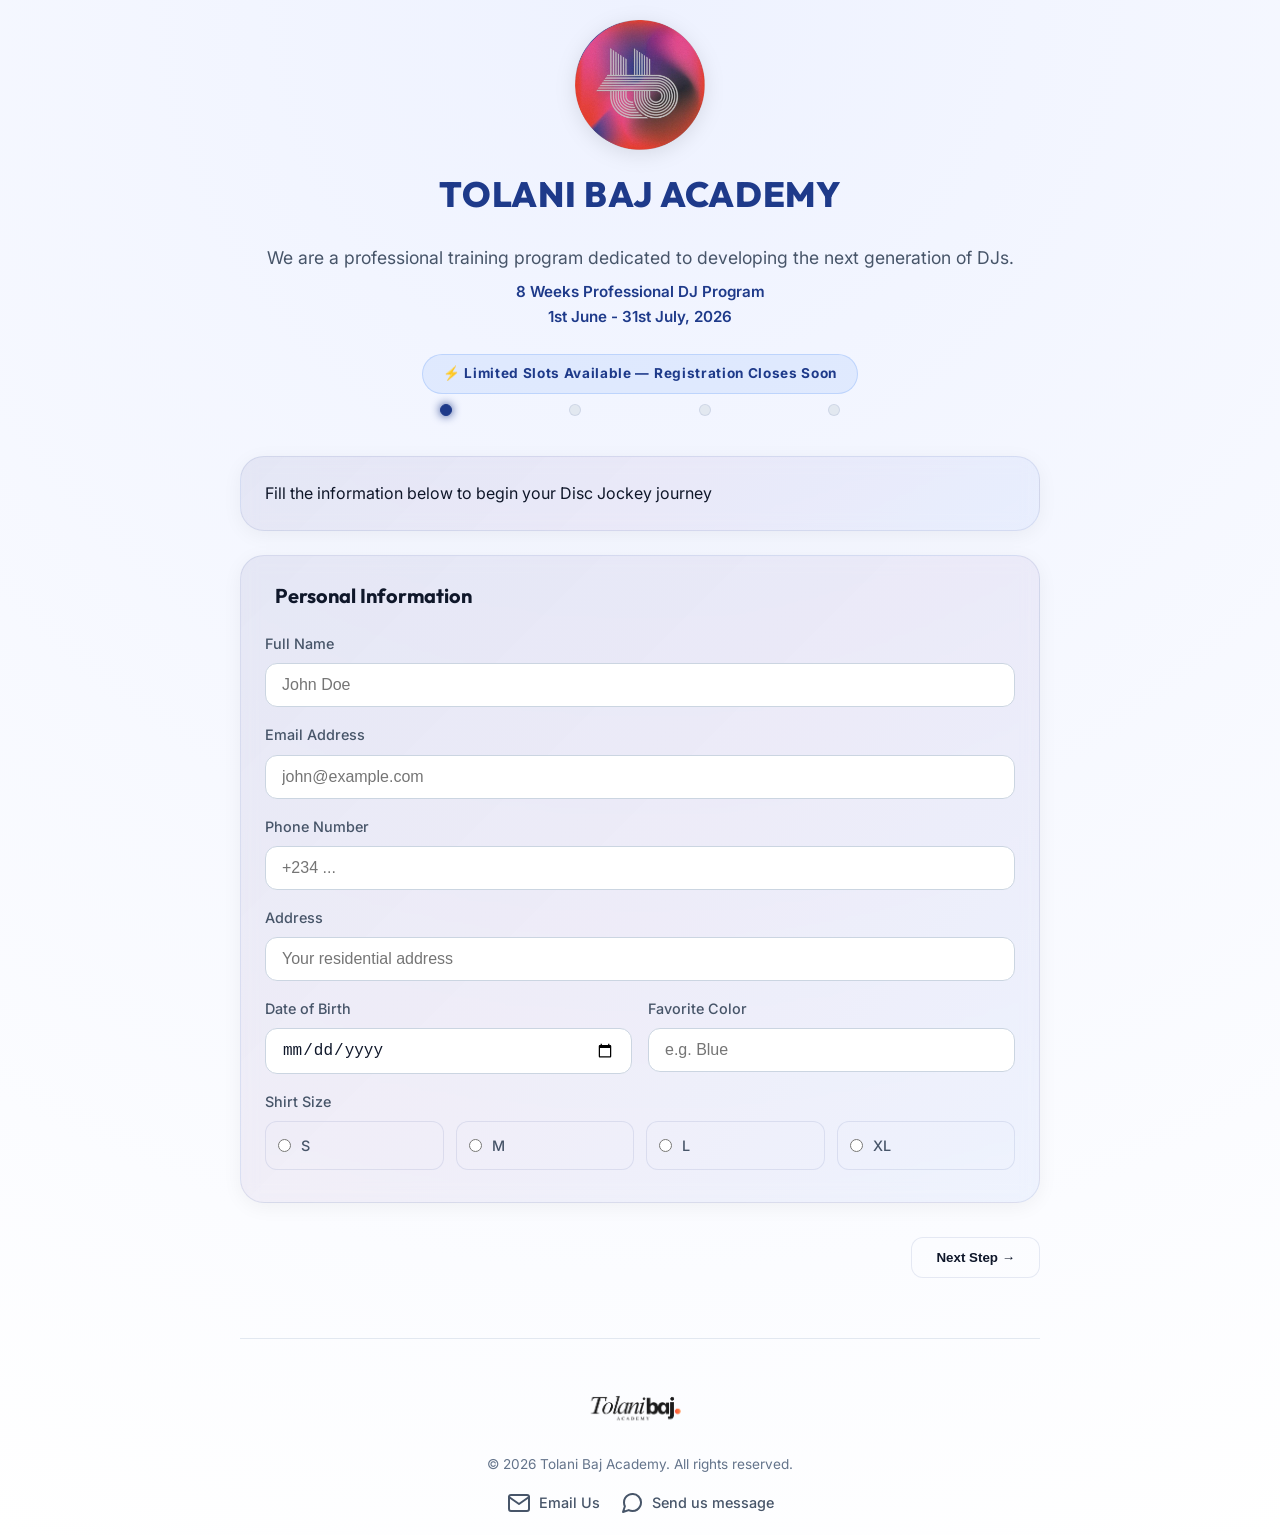
==== commit ac54a1c5: "updxated" ====
--- a/index.html
+++ b/index.html
@@ -20,7 +20,7 @@
             <h1>TOLANI BAJ ACADEMY</h1>
         </div>
 
-        <p class="subtitle">Fill the information below to begin your Disc Jockey journey</p>
+        <p class="subtitle">We are a professional training program dedicated to developing the next generation of DJs.</p>
         <p class="program-info">8 Weeks Professional DJ Program <br> 1st June - 31st July, 2026</p>
         <div class="limited-slot">⚡ Limited Slots Available — Registration Closes Soon</div>
         
@@ -44,8 +44,7 @@
 
         <section class="step active" id="step-1">
             <div class="card">
-                <h3><span></span> Our Mission</h3>
-                <p>We are a professional training program dedicated to developing the next generation of DJs.</p>
+                <p>Fill the information below to begin your Disc Jockey journey</p>
             </div>
 
             <div class="card">
@@ -175,7 +174,7 @@
         <section class="step" id="step-4">
             <div class="card">
                 <h3><span>💎</span> Select Your Package</h3>
-                <p style="font-size: 0.9rem; color: var(--text-muted); margin-bottom: 20px;">Registration fee: ₦20,000 (Included in package)</p>
+                <p style="font-size: 0.9rem; color: var(--text-muted); margin-bottom: 20px;">Registration fee: ₦25,000 (Included in package)</p>
 
                 <div class="packages-grid">
                     <div class="package standard" onclick="selectPackage('standard')">
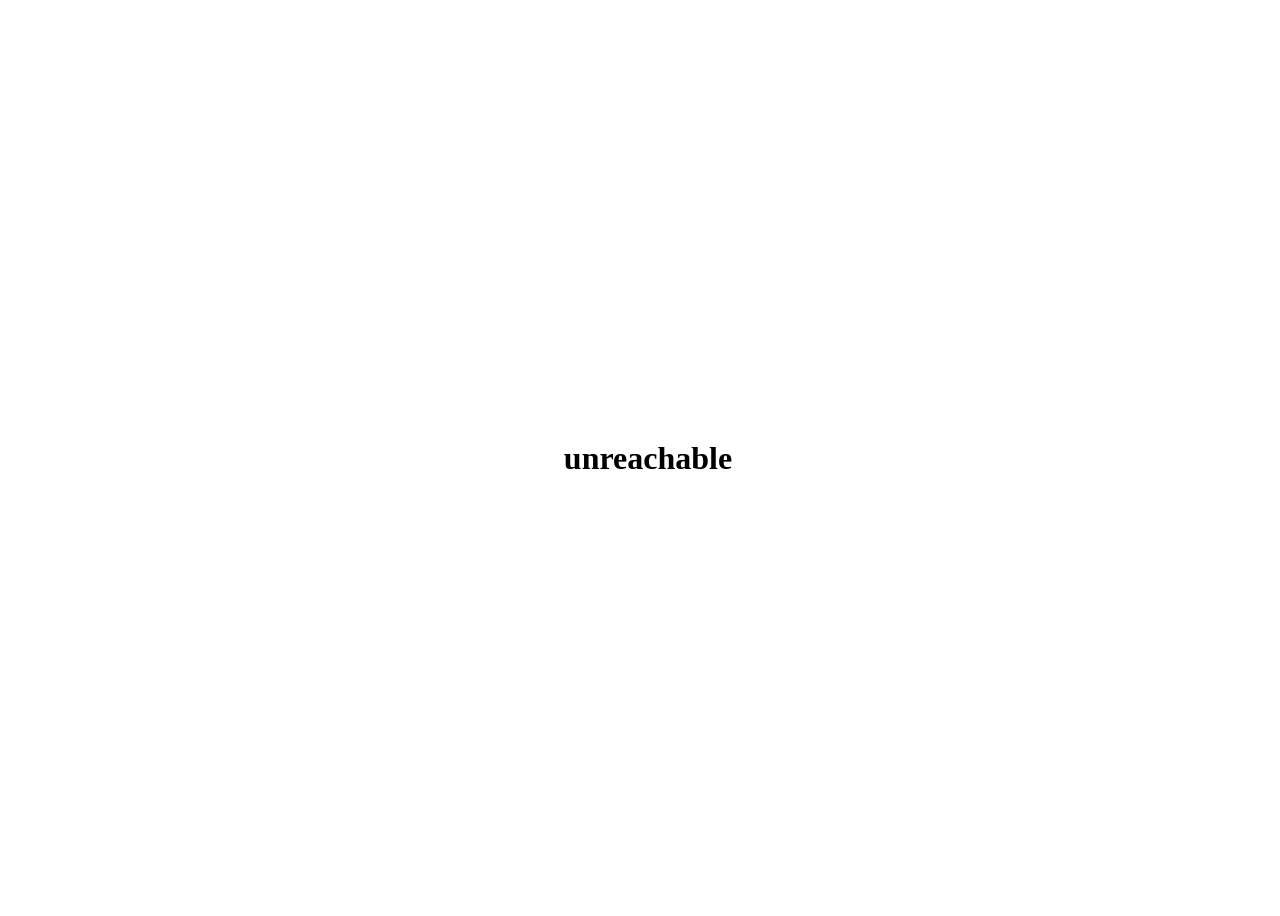
==== commit 9e1cd29d: "unreachable" ====
--- a/index.html
+++ b/index.html
@@ -3,373 +3,24 @@
 <head>
     <meta charset="UTF-8">
     <meta name="viewport" content="width=device-width, initial-scale=1.0">
-    <title>Tolani Baj Academy | Join the Journey</title>
-    <link rel="preconnect" href="https://fonts.googleapis.com">
-    <link rel="preconnect" href="https://fonts.gstatic.com" crossorigin>
-    <link href="https://fonts.googleapis.com/css2?family=Inter:wght@400;500;600;700&family=Outfit:wght@600;800&family=Syncopate:wght@700&display=swap" rel="stylesheet">
-    <link rel="stylesheet" href="style.css">
+    <title>Document</title>
 </head>
+<body>
+    <!-- unreachable at the moment  show  unreachable -->
 
-<body>
+    <div id="unreachable" class="unreachable">
+        <h1>unreachable</h1>
+    </div>
 
-<div class="container">
-
-    <header>
-        <div class="brand-group">
-            <img src="logo.png" class="logo-img" alt="Tolani Baj Academy Logo">
-            <h1>TOLANI BAJ ACADEMY</h1>
-        </div>
-
-        <p class="subtitle">We are a professional training program dedicated to developing the next generation of DJs.</p>
-        <p class="program-info">8 Weeks Professional DJ Program <br> 1st June - 31st July, 2026</p>
-        <div class="limited-slot">⚡ Limited Slots Available — Registration Closes Soon</div>
-        
-        <div class="progress-container">
-            <div class="progress-bar" id="progress-bar"></div>
-            <div class="steps-indicator">
-                <div class="step-dot active" data-step="1"></div>
-                <div class="step-dot" data-step="2"></div>
-                <div class="step-dot" data-step="3"></div>
-                <div class="step-dot" data-step="4"></div>
-            </div>
-        </div>
-    </header>
-
-    <form id="academy-form" action="https://submit-form.com/S4j7c4go0">
-        <input type="hidden" name="_redirect" value="false">
-        <input type="hidden" name="_append" value="false">
-        <input type="hidden" name="Status" value="User initiated payment. Check your dashboard on BursaPay for updates.">
-        
-        <main id="registration-form">
-
-        <section class="step active" id="step-1">
-            <div class="card">
-                <p>Fill the information below to begin your Disc Jockey journey</p>
-            </div>
-
-            <div class="card">
-                <h3><span></span> Personal Information</h3>
-                
-                <div class="input-group">
-                    <label>Full Name</label>
-                    <input type="text" id="full_name" name="Full Name" placeholder="John Doe">
-                </div>
-
-                <div class="input-group">
-                    <label>Email Address</label>
-                    <input type="email" id="email" name="Email" placeholder="john@example.com">
-                </div>
-
-                <div class="input-group">
-                    <label>Phone Number</label>
-                    <input type="tel" id="phone" name="Phone" placeholder="+234 ...">
-                </div>
-
-                <div class="input-group">
-                    <label>Address</label>
-                    <input type="text" id="address" name="Address" placeholder="Your residential address">
-                </div>
-
-                <div class="grid" style="grid-template-columns: 1fr 1fr; gap: 16px;">
-                    <div class="input-group">
-                        <label>Date of Birth</label>
-                        <input type="date" id="dob" name="DOB">
-                    </div>
-                    <div class="input-group">
-                        <label>Favorite Color</label>
-                        <input type="text" id="fav_color" name="Favorite Color" placeholder="e.g. Blue">
-                    </div>
-                </div>
-                
-                <div class="input-group">
-                    <label>Shirt Size</label>
-                    <div class="radio-group">
-                        <label class="radio-label">
-                            <input type="radio" name="Shirt Size" value="S"> S
-                        </label>
-                        <label class="radio-label">
-                            <input type="radio" name="Shirt Size" value="M"> M
-                        </label>
-                        <label class="radio-label">
-                            <input type="radio" name="Shirt Size" value="L"> L
-                        </label>
-                        <label class="radio-label">
-                            <input type="radio" name="Shirt Size" value="XL"> XL
-                        </label>
-                    </div>
-                </div>
-            </div>
-
-            <div class="nav-buttons">
-                <div></div>
-                <button type="button" class="btn-nav" onclick="nextStep(1)">Next Step →</button>
-            </div>
-        </section>
-
-        <section class="step" id="step-2">
-            <div class="card">
-                <h3><span>💡</span> Motivation & Commitment</h3>
-
-                <div class="input-group">
-                    <label>What’s your DJ name (or what would it be)?</label>
-                    <input type="text" id="dj_name" name="DJ Name" placeholder="DJ ...">
-                </div>
-
-                <div class="input-group">
-                    <label>How did you hear about us?</label>
-                    <input type="text" id="referral" name="Referral" placeholder="Instagram, Friend, etc.">
-                </div>
-
-                <div class="input-group">
-                    <label>Why do you want to DJ? Be honest 👀</label>
-                    <textarea id="motivation" name="Motivation" placeholder="Tell us your story..."></textarea>
-                </div>
-
-                <div class="input-group">
-                    <label>Where do you see yourself after these 8 weeks?</label>
-                    <textarea id="goals" name="Goals" placeholder="Your goals and aspirations..."></textarea>
-                </div>
-
-                <div class="input-group">
-                    <label>Can you commit to 3 days weekly?</label>
-                    <select id="commitment" name="Commitment">
-                        <option value="yes">Yes, I'm fully committed</option>
-                        <option value="no">No, I have scheduling conflicts</option>
-                    </select>
-                </div>
-            </div>
-
-            <div class="nav-buttons">
-                <button type="button" class="btn-nav btn-back" onclick="prevStep(2)">← Back</button>
-                <button type="button" class="btn-nav" onclick="nextStep(2)">Next Step →</button>
-            </div>
-        </section>
-
-        <section class="step" id="step-3">
-            <div class="card">
-                <h3><span>🎧</span> Experience Level</h3>
-                <p style="margin-bottom: 20px; color: var(--text-muted);">Tell us about your current skill level so we can better tailor your experience.</p>
-                <div class="radio-group">
-                    <label class="radio-label">
-                        <input type="radio" name="exp" value="none"> No Experience
-                    </label>
-                    <label class="radio-label">
-                        <input type="radio" name="exp" value="beginner"> Beginner
-                    </label>
-                    <label class="radio-label">
-                        <input type="radio" name="exp" value="intermediate"> Intermediate
-                    </label>
-                    <label class="radio-label">
-                        <input type="radio" name="exp" value="advanced"> Advanced
-                    </label>
-                </div>
-            </div>
-
-            <div class="nav-buttons">
-                <button type="button" class="btn-nav btn-back" onclick="prevStep(3)">← Back</button>
-                <button type="button" class="btn-nav" onclick="nextStep(3)">Next Step →</button>
-            </div>
-        </section>
-
-        <section class="step" id="step-4">
-            <div class="card">
-                <h3><span>💎</span> Select Your Package</h3>
-                <p style="font-size: 0.9rem; color: var(--text-muted); margin-bottom: 20px;">Registration fee: ₦25,000 (Included in package)</p>
-
-                <div class="packages-grid">
-                    <div class="package standard" onclick="selectPackage('standard')">
-                        <input type="radio" name="package" id="standard" value="standard" style="display: none;">
-                        <h4>
-                            <span>STANDARD</span>
-                            <span class="package-price">₦450,000</span>
-                        </h4>
-                        <ul class="package-features">
-                            <li>8-week DJ training program</li>
-                            <li>Hands-on practice</li>
-                            <li>Access to equipment</li>
-                            <li>Graduation certificate</li>
-                        </ul>
-                        
-                    </div>
-
-                    <div class="package premium" onclick="selectPackage('premium')">
-                        <input type="radio" name="package" id="premium" value="premium" style="display: none;">
-                        <h4>
-                            <span>PREMIUM</span>
-                            <span class="package-price">₦650,000</span>
-                        </h4>
-                        <ul class="package-features">
-                            <li>8-week DJ training program</li>
-                            <li>Hands-on practice</li>
-                            <li>Access to equipment</li>
-                            <li>Serato DJ Pro license</li>
-                            <li>Content creation support</li>
-                            <li>Personal branding guidance</li>
-                            <li>Live performance opportunity</li>
-                            <li>Exclusive academy merch</li>
-                            <li>Graduation certificate</li>
-                        </ul>
-                        
-                    </div>
-                </div>
-            </div>
-
-            <div class="card">
-                <label class="checkbox-container">
-                    <input type="checkbox" id="confirm">
-                    <span>I confirm that all information provided is accurate and I agree to the terms of the academy.</span>
-                </label>
-
-                <button type="button" class="btn-submit" id="submit-btn" onclick="submitRegistration()">Proceed to Payment</button>
-            </div>
-
-            <div class="nav-buttons">
-                <button type="button" class="btn-nav btn-back" onclick="prevStep(4)">← Back</button>
-                <div></div>
-            </div>
-        </section>
-
-    </main>
-    </form>
-
-    <footer>
-        <img src="logo2.png" class="footer-logo" alt="Academy Logo">
-        <p>&copy; 2026 Tolani Baj Academy. All rights reserved.</p>
-        <div class="footer-socials">
-            <a href="mailto:tbajacademy@gmail.com">
-                <svg viewBox="0 0 24 24" fill="none" stroke="currentColor" stroke-width="2" stroke-linecap="round" stroke-linejoin="round"><path d="M4 4h16c1.1 0 2 .9 2 2v12c0 1.1-.9 2-2 2H4c-1.1 0-2-.9-2-2V6c0-1.1.9-2 2-2z"></path><polyline points="22,6 12,13 2,6"></polyline></svg>
-                <span>Email Us</span>
-            </a>
-            <a href="https://wa.me/2347071813399">
-                <svg viewBox="0 0 24 24" fill="none" stroke="currentColor" stroke-width="2" stroke-linecap="round" stroke-linejoin="round"><path d="M21 11.5a8.38 8.38 0 0 1-.9 3.8 8.5 8.5 0 0 1-7.6 4.7 8.38 8.38 0 0 1-3.8-.9L3 21l1.9-5.7a8.38 8.38 0 0 1-.9-3.8 8.5 8.5 0 0 1 4.7-7.6 8.38 8.38 0 0 1 3.8-.9h.5a8.48 8.48 0 0 1 8 8v.5z"></path></svg>
-                <span>Send us message</span>
-            </a>
-        </div>
-
-    </footer>
-
-
-
-
-</div>
-
-<script>
-let currentStep = 1;
-const totalSteps = 4;
-
-function updateProgress() {
-    const progress = ((currentStep - 1) / (totalSteps - 1)) * 100;
-    document.getElementById('progress-bar').style.width = progress + '%';
+    <style>
+        .unreachable{
+            display: flex;
+            justify-content: center;
+            align-items: center;
+            height: 100vh;
+            width: 100vw;
+        }
+    </style>
     
-    document.querySelectorAll('.step-dot').forEach((dot, index) => {
-        if (index + 1 <= currentStep) {
-            dot.classList.add('active');
-        } else {
-            dot.classList.remove('active');
-        }
-    });
-}
-
-function nextStep(step) {
-    if (step === 1) {
-        const name = document.getElementById('full_name').value;
-        const email = document.getElementById('email').value;
-        if (!name || !email) {
-            alert("Please fill in your name and email.");
-            return;
-        }
-    }
-
-    document.getElementById(`step-${step}`).classList.remove('active');
-    currentStep = step + 1;
-    document.getElementById(`step-${currentStep}`).classList.add('active');
-    updateProgress();
-    window.scrollTo({ top: 0, behavior: 'smooth' });
-}
-
-function prevStep(step) {
-    document.getElementById(`step-${step}`).classList.remove('active');
-    currentStep = step - 1;
-    document.getElementById(`step-${currentStep}`).classList.add('active');
-    updateProgress();
-    window.scrollTo({ top: 0, behavior: 'smooth' });
-}
-
-function togglePackage(e, plan) {
-    e.stopPropagation();
-    const extra = document.getElementById('extra-' + plan);
-    const toggle = e.currentTarget;
-    const span = toggle.querySelector('span');
-    const arrow = toggle.querySelector('.arrow');
-
-    if (extra.style.display === "block") {
-        extra.style.display = "none";
-        span.textContent = "See more";
-        arrow.style.transform = "rotate(0deg)";
-    } else {
-        extra.style.display = "block";
-        span.textContent = "See less";
-        arrow.style.transform = "rotate(180deg)";
-    }
-}
-
-function selectPackage(id) {
-    document.getElementById(id).checked = true;
-    document.querySelectorAll('.package').forEach(p => p.classList.remove('selected'));
-    document.getElementById(id).closest('.package').classList.add('selected');
-}
-
-async function submitRegistration() {
-    const form = document.getElementById('academy-form');
-    const selected = document.querySelector('input[name="package"]:checked');
-    const confirm = document.getElementById('confirm').checked;
-
-    if (!selected) {
-        alert("Please select a package to continue.");
-        return;
-    }
-
-    if (!confirm) {
-        alert("Please confirm your information.");
-        return;
-    }
-
-    const btn = document.getElementById('submit-btn');
-    const originalText = btn.textContent;
-    btn.disabled = true;
-    btn.textContent = "Submitting Registration...";
-
-    const formData = new FormData(form);
-    const data = Object.fromEntries(formData.entries());
-    
-    data["Package"] = selected.value.toUpperCase();
-    data["Experience"] = document.querySelector('input[name="exp"]:checked')?.value || 'Not specified';
-
-    try {
-        const response = await fetch(form.action, {
-            method: "POST",
-            headers: {
-                "Content-Type": "application/json",
-                Accept: "application/json",
-            },
-            body: JSON.stringify(data),
-        });
-
-        if (response.ok) {
-            btn.textContent = "Redirecting to Payment...";
-            setTimeout(() => {
-                window.location.href = `pay.html?plan=${selected.value}`;
-            }, 1000);
-        } else {
-            throw new Error("Formspark submission failed");
-        }
-    } catch (error) {
-        alert("There was an issue submitting your registration. Please try again.");
-        btn.disabled = false;
-        btn.textContent = originalText;
-    }
-}
-</script>
-
 </body>
 </html>
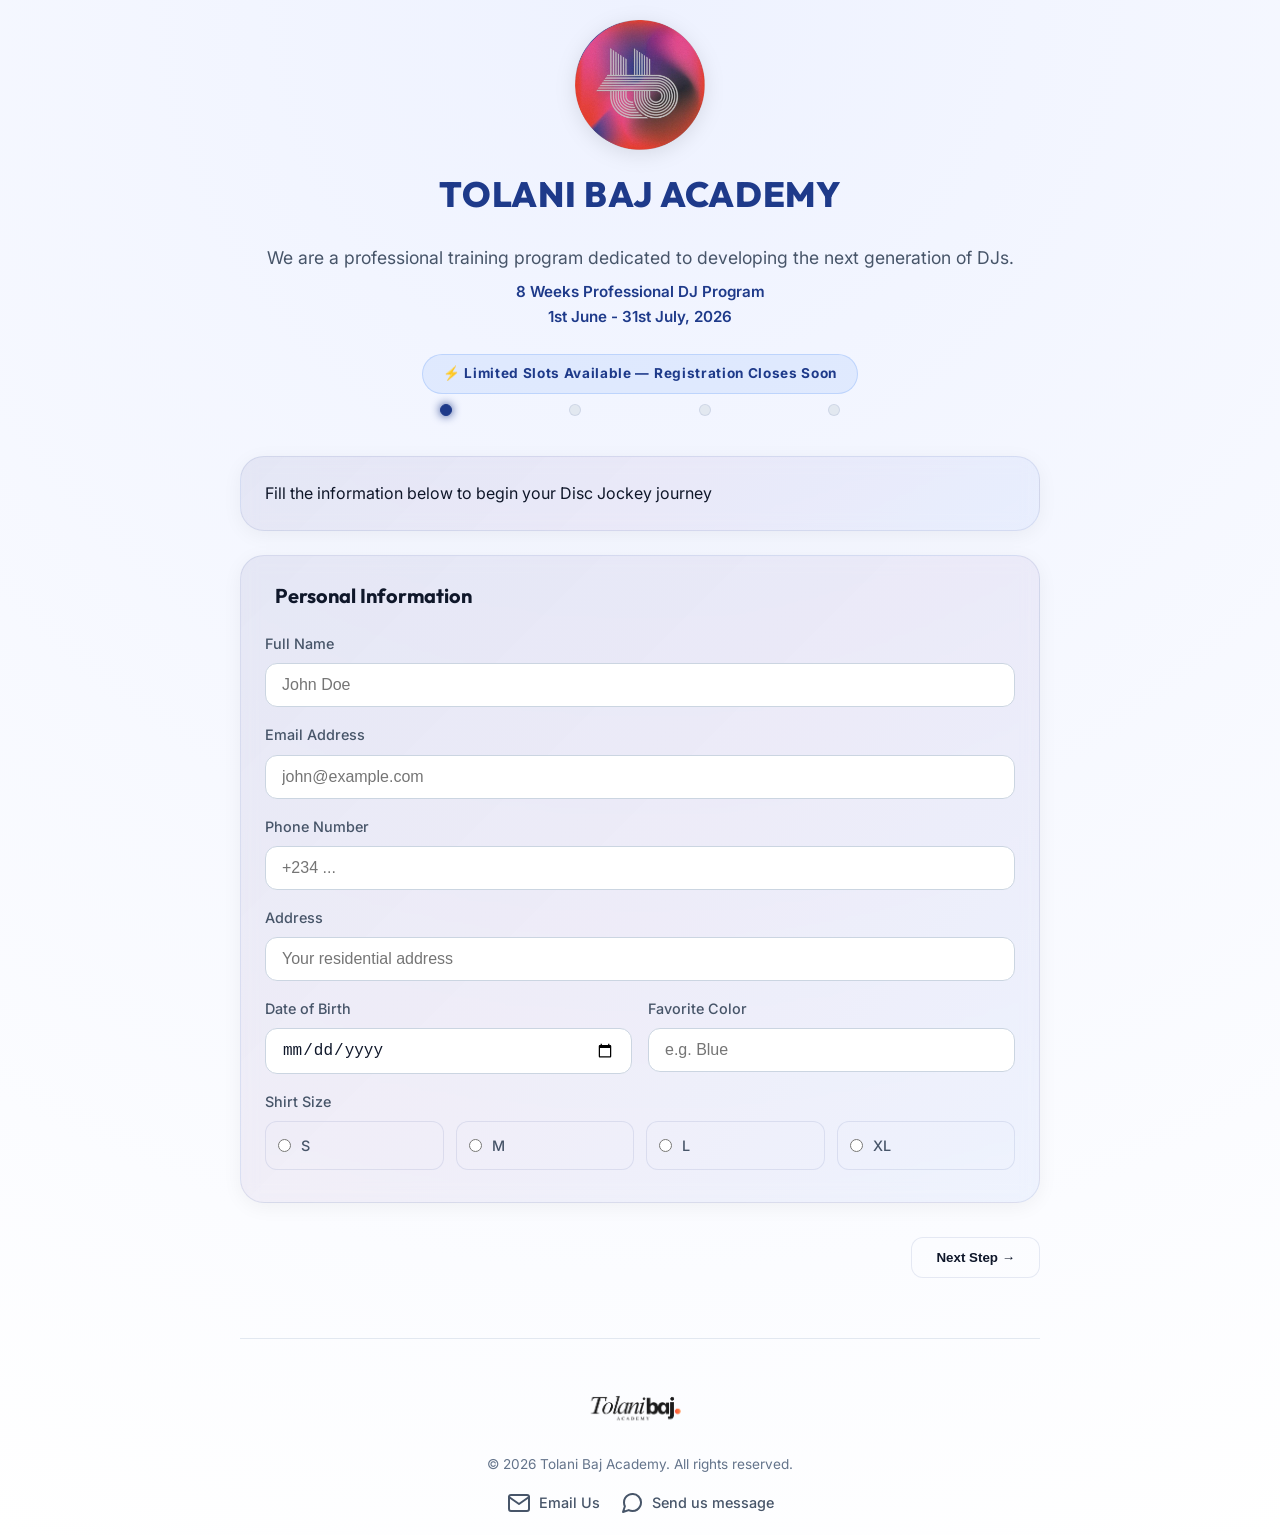
==== commit 2eb494e6: "unreachable fixed" ====
--- a/index.html
+++ b/index.html
@@ -3,24 +3,373 @@
 <head>
     <meta charset="UTF-8">
     <meta name="viewport" content="width=device-width, initial-scale=1.0">
-    <title>Document</title>
+    <title>Tolani Baj Academy | Join the Journey</title>
+    <link rel="preconnect" href="https://fonts.googleapis.com">
+    <link rel="preconnect" href="https://fonts.gstatic.com" crossorigin>
+    <link href="https://fonts.googleapis.com/css2?family=Inter:wght@400;500;600;700&family=Outfit:wght@600;800&family=Syncopate:wght@700&display=swap" rel="stylesheet">
+    <link rel="stylesheet" href="style.css">
 </head>
+
 <body>
-    <!-- unreachable at the moment  show  unreachable -->
-
-    <div id="unreachable" class="unreachable">
-        <h1>unreachable</h1>
-    </div>
-
-    <style>
-        .unreachable{
-            display: flex;
-            justify-content: center;
-            align-items: center;
-            height: 100vh;
-            width: 100vw;
+
+<div class="container">
+
+    <header>
+        <div class="brand-group">
+            <img src="logo.png" class="logo-img" alt="Tolani Baj Academy Logo">
+            <h1>TOLANI BAJ ACADEMY</h1>
+        </div>
+
+        <p class="subtitle">We are a professional training program dedicated to developing the next generation of DJs.</p>
+        <p class="program-info">8 Weeks Professional DJ Program <br> 1st June - 31st July, 2026</p>
+        <div class="limited-slot">⚡ Limited Slots Available — Registration Closes Soon</div>
+        
+        <div class="progress-container">
+            <div class="progress-bar" id="progress-bar"></div>
+            <div class="steps-indicator">
+                <div class="step-dot active" data-step="1"></div>
+                <div class="step-dot" data-step="2"></div>
+                <div class="step-dot" data-step="3"></div>
+                <div class="step-dot" data-step="4"></div>
+            </div>
+        </div>
+    </header>
+
+    <form id="academy-form" action="https://submit-form.com/S4j7c4go0">
+        <input type="hidden" name="_redirect" value="false">
+        <input type="hidden" name="_append" value="false">
+        <input type="hidden" name="Status" value="User initiated payment. Check your dashboard on BursaPay for updates.">
+        
+        <main id="registration-form">
+
+        <section class="step active" id="step-1">
+            <div class="card">
+                <p>Fill the information below to begin your Disc Jockey journey</p>
+            </div>
+
+            <div class="card">
+                <h3><span></span> Personal Information</h3>
+                
+                <div class="input-group">
+                    <label>Full Name</label>
+                    <input type="text" id="full_name" name="Full Name" placeholder="John Doe">
+                </div>
+
+                <div class="input-group">
+                    <label>Email Address</label>
+                    <input type="email" id="email" name="Email" placeholder="john@example.com">
+                </div>
+
+                <div class="input-group">
+                    <label>Phone Number</label>
+                    <input type="tel" id="phone" name="Phone" placeholder="+234 ...">
+                </div>
+
+                <div class="input-group">
+                    <label>Address</label>
+                    <input type="text" id="address" name="Address" placeholder="Your residential address">
+                </div>
+
+                <div class="grid" style="grid-template-columns: 1fr 1fr; gap: 16px;">
+                    <div class="input-group">
+                        <label>Date of Birth</label>
+                        <input type="date" id="dob" name="DOB">
+                    </div>
+                    <div class="input-group">
+                        <label>Favorite Color</label>
+                        <input type="text" id="fav_color" name="Favorite Color" placeholder="e.g. Blue">
+                    </div>
+                </div>
+                
+                <div class="input-group">
+                    <label>Shirt Size</label>
+                    <div class="radio-group">
+                        <label class="radio-label">
+                            <input type="radio" name="Shirt Size" value="S"> S
+                        </label>
+                        <label class="radio-label">
+                            <input type="radio" name="Shirt Size" value="M"> M
+                        </label>
+                        <label class="radio-label">
+                            <input type="radio" name="Shirt Size" value="L"> L
+                        </label>
+                        <label class="radio-label">
+                            <input type="radio" name="Shirt Size" value="XL"> XL
+                        </label>
+                    </div>
+                </div>
+            </div>
+
+            <div class="nav-buttons">
+                <div></div>
+                <button type="button" class="btn-nav" onclick="nextStep(1)">Next Step →</button>
+            </div>
+        </section>
+
+        <section class="step" id="step-2">
+            <div class="card">
+                <h3><span>💡</span> Motivation & Commitment</h3>
+
+                <div class="input-group">
+                    <label>What’s your DJ name (or what would it be)?</label>
+                    <input type="text" id="dj_name" name="DJ Name" placeholder="DJ ...">
+                </div>
+
+                <div class="input-group">
+                    <label>How did you hear about us?</label>
+                    <input type="text" id="referral" name="Referral" placeholder="Instagram, Friend, etc.">
+                </div>
+
+                <div class="input-group">
+                    <label>Why do you want to DJ? Be honest 👀</label>
+                    <textarea id="motivation" name="Motivation" placeholder="Tell us your story..."></textarea>
+                </div>
+
+                <div class="input-group">
+                    <label>Where do you see yourself after these 8 weeks?</label>
+                    <textarea id="goals" name="Goals" placeholder="Your goals and aspirations..."></textarea>
+                </div>
+
+                <div class="input-group">
+                    <label>Can you commit to 3 days weekly?</label>
+                    <select id="commitment" name="Commitment">
+                        <option value="yes">Yes, I'm fully committed</option>
+                        <option value="no">No, I have scheduling conflicts</option>
+                    </select>
+                </div>
+            </div>
+
+            <div class="nav-buttons">
+                <button type="button" class="btn-nav btn-back" onclick="prevStep(2)">← Back</button>
+                <button type="button" class="btn-nav" onclick="nextStep(2)">Next Step →</button>
+            </div>
+        </section>
+
+        <section class="step" id="step-3">
+            <div class="card">
+                <h3><span>🎧</span> Experience Level</h3>
+                <p style="margin-bottom: 20px; color: var(--text-muted);">Tell us about your current skill level so we can better tailor your experience.</p>
+                <div class="radio-group">
+                    <label class="radio-label">
+                        <input type="radio" name="exp" value="none"> No Experience
+                    </label>
+                    <label class="radio-label">
+                        <input type="radio" name="exp" value="beginner"> Beginner
+                    </label>
+                    <label class="radio-label">
+                        <input type="radio" name="exp" value="intermediate"> Intermediate
+                    </label>
+                    <label class="radio-label">
+                        <input type="radio" name="exp" value="advanced"> Advanced
+                    </label>
+                </div>
+            </div>
+
+            <div class="nav-buttons">
+                <button type="button" class="btn-nav btn-back" onclick="prevStep(3)">← Back</button>
+                <button type="button" class="btn-nav" onclick="nextStep(3)">Next Step →</button>
+            </div>
+        </section>
+
+        <section class="step" id="step-4">
+            <div class="card">
+                <h3><span>💎</span> Select Your Package</h3>
+                <p style="font-size: 0.9rem; color: var(--text-muted); margin-bottom: 20px;">Registration fee: ₦25,000 (Included in package)</p>
+
+                <div class="packages-grid">
+                    <div class="package standard" onclick="selectPackage('standard')">
+                        <input type="radio" name="package" id="standard" value="standard" style="display: none;">
+                        <h4>
+                            <span>STANDARD</span>
+                            <span class="package-price">₦475,000</span>
+                        </h4>
+                        <ul class="package-features">
+                            <li>8-week DJ training program</li>
+                            <li>Hands-on practice</li>
+                            <li>Access to equipment</li>
+                            <li>Graduation certificate</li>
+                        </ul>
+                        
+                    </div>
+
+                    <div class="package premium" onclick="selectPackage('premium')">
+                        <input type="radio" name="package" id="premium" value="premium" style="display: none;">
+                        <h4>
+                            <span>PREMIUM</span>
+                            <span class="package-price">₦675,000</span>
+                        </h4>
+                        <ul class="package-features">
+                            <li>8-week DJ training program</li>
+                            <li>Hands-on practice</li>
+                            <li>Access to equipment</li>
+                            <li>Serato DJ Pro license</li>
+                            <li>Content creation support</li>
+                            <li>Personal branding guidance</li>
+                            <li>Live performance opportunity</li>
+                            <li>Exclusive academy merch</li>
+                            <li>Graduation certificate</li>
+                        </ul>
+                        
+                    </div>
+                </div>
+            </div>
+
+            <div class="card">
+                <label class="checkbox-container">
+                    <input type="checkbox" id="confirm">
+                    <span>I confirm that all information provided is accurate and I agree to the terms of the academy.</span>
+                </label>
+
+                <button type="button" class="btn-submit" id="submit-btn" onclick="submitRegistration()">Proceed to Payment</button>
+            </div>
+
+            <div class="nav-buttons">
+                <button type="button" class="btn-nav btn-back" onclick="prevStep(4)">← Back</button>
+                <div></div>
+            </div>
+        </section>
+
+    </main>
+    </form>
+
+    <footer>
+        <img src="logo2.png" class="footer-logo" alt="Academy Logo">
+        <p>&copy; 2026 Tolani Baj Academy. All rights reserved.</p>
+        <div class="footer-socials">
+            <a href="mailto:tbajacademy@gmail.com">
+                <svg viewBox="0 0 24 24" fill="none" stroke="currentColor" stroke-width="2" stroke-linecap="round" stroke-linejoin="round"><path d="M4 4h16c1.1 0 2 .9 2 2v12c0 1.1-.9 2-2 2H4c-1.1 0-2-.9-2-2V6c0-1.1.9-2 2-2z"></path><polyline points="22,6 12,13 2,6"></polyline></svg>
+                <span>Email Us</span>
+            </a>
+            <a href="https://wa.me/2347071813399">
+                <svg viewBox="0 0 24 24" fill="none" stroke="currentColor" stroke-width="2" stroke-linecap="round" stroke-linejoin="round"><path d="M21 11.5a8.38 8.38 0 0 1-.9 3.8 8.5 8.5 0 0 1-7.6 4.7 8.38 8.38 0 0 1-3.8-.9L3 21l1.9-5.7a8.38 8.38 0 0 1-.9-3.8 8.5 8.5 0 0 1 4.7-7.6 8.38 8.38 0 0 1 3.8-.9h.5a8.48 8.48 0 0 1 8 8v.5z"></path></svg>
+                <span>Send us message</span>
+            </a>
+        </div>
+
+    </footer>
+
+
+
+
+</div>
+
+<script>
+let currentStep = 1;
+const totalSteps = 4;
+
+function updateProgress() {
+    const progress = ((currentStep - 1) / (totalSteps - 1)) * 100;
+    document.getElementById('progress-bar').style.width = progress + '%';
+    
+    document.querySelectorAll('.step-dot').forEach((dot, index) => {
+        if (index + 1 <= currentStep) {
+            dot.classList.add('active');
+        } else {
+            dot.classList.remove('active');
         }
-    </style>
+    });
+}
+
+function nextStep(step) {
+    if (step === 1) {
+        const name = document.getElementById('full_name').value;
+        const email = document.getElementById('email').value;
+        if (!name || !email) {
+            alert("Please fill in your name and email.");
+            return;
+        }
+    }
+
+    document.getElementById(`step-${step}`).classList.remove('active');
+    currentStep = step + 1;
+    document.getElementById(`step-${currentStep}`).classList.add('active');
+    updateProgress();
+    window.scrollTo({ top: 0, behavior: 'smooth' });
+}
+
+function prevStep(step) {
+    document.getElementById(`step-${step}`).classList.remove('active');
+    currentStep = step - 1;
+    document.getElementById(`step-${currentStep}`).classList.add('active');
+    updateProgress();
+    window.scrollTo({ top: 0, behavior: 'smooth' });
+}
+
+function togglePackage(e, plan) {
+    e.stopPropagation();
+    const extra = document.getElementById('extra-' + plan);
+    const toggle = e.currentTarget;
+    const span = toggle.querySelector('span');
+    const arrow = toggle.querySelector('.arrow');
+
+    if (extra.style.display === "block") {
+        extra.style.display = "none";
+        span.textContent = "See more";
+        arrow.style.transform = "rotate(0deg)";
+    } else {
+        extra.style.display = "block";
+        span.textContent = "See less";
+        arrow.style.transform = "rotate(180deg)";
+    }
+}
+
+function selectPackage(id) {
+    document.getElementById(id).checked = true;
+    document.querySelectorAll('.package').forEach(p => p.classList.remove('selected'));
+    document.getElementById(id).closest('.package').classList.add('selected');
+}
+
+async function submitRegistration() {
+    const form = document.getElementById('academy-form');
+    const selected = document.querySelector('input[name="package"]:checked');
+    const confirm = document.getElementById('confirm').checked;
+
+    if (!selected) {
+        alert("Please select a package to continue.");
+        return;
+    }
+
+    if (!confirm) {
+        alert("Please confirm your information.");
+        return;
+    }
+
+    const btn = document.getElementById('submit-btn');
+    const originalText = btn.textContent;
+    btn.disabled = true;
+    btn.textContent = "Submitting Registration...";
+
+    const formData = new FormData(form);
+    const data = Object.fromEntries(formData.entries());
     
+    data["Package"] = selected.value.toUpperCase();
+    data["Experience"] = document.querySelector('input[name="exp"]:checked')?.value || 'Not specified';
+
+    try {
+        const response = await fetch(form.action, {
+            method: "POST",
+            headers: {
+                "Content-Type": "application/json",
+                Accept: "application/json",
+            },
+            body: JSON.stringify(data),
+        });
+
+        if (response.ok) {
+            btn.textContent = "Redirecting to Payment...";
+            setTimeout(() => {
+                window.location.href = `pay.html?plan=${selected.value}`;
+            }, 1000);
+        } else {
+            throw new Error("Formspark submission failed");
+        }
+    } catch (error) {
+        alert("There was an issue submitting your registration. Please try again.");
+        btn.disabled = false;
+        btn.textContent = originalText;
+    }
+}
+</script>
+
 </body>
 </html>
--- a/style.css
+++ b/style.css
@@ -0,0 +1,493 @@
+:root {
+    --primary: #1e3a8a;
+    --primary-hover: #2563eb;
+    --secondary: #4338ca;
+    --accent: #3b82f6;
+    --bg-dark: #ffffff;
+    --bg-card: linear-gradient(135deg, rgba(49, 46, 129, 0.08), rgba(88, 28, 135, 0.06), rgba(37, 99, 235, 0.06));
+    --text-main: #0f172a;
+    --text-muted: #475569;
+    --glass-border: rgba(30, 58, 138, 0.1);
+    --gradient: linear-gradient(90deg, var(--primary), var(--secondary));
+}
+
+* {
+    margin: 0;
+    padding: 0;
+    box-sizing: border-box;
+}
+
+body {
+    font-family: 'Inter', sans-serif;
+    background-color: var(--bg-dark);
+    background-image: 
+        radial-gradient(circle at top, #eef2ff, #ffffff);
+    color: var(--text-main);
+    line-height: 1.6;
+    min-height: 100vh;
+    padding: 20px;
+}
+
+h1, h2, h3, .premium-title {
+    font-family: 'Outfit', sans-serif;
+}
+
+.container {
+    max-width: 800px;
+    margin: 0 auto;
+}
+
+header {
+    text-align: center;
+    margin-bottom: 40px;
+}
+
+.logo-img {
+    width: 130px;
+
+
+    max-width: 90%;
+    height: auto;
+    margin-bottom: 15px;
+    filter: drop-shadow(0 4px 10px rgba(0, 0, 0, 0.1));
+    /* mix-blend-mode: screen; */
+    transition: transform 0.3s ease;
+}
+
+.logo-img:hover {
+    transform: scale(1.05);
+}
+
+.brand-group {
+    display: flex;
+    flex-direction: column;
+    align-items: center;
+    justify-content: center;
+    gap: 16px;
+    margin-bottom: 12px;
+}
+
+.brand-group .logo-img {
+    margin-bottom: 0;
+    width: 130px;
+}
+
+h1 {
+    font-family: 'Outfit', sans-serif;
+    font-size: 2.2rem;
+    font-weight: 800;
+    color: var(--primary);
+    background: transparent;
+    display: block;
+    padding: 0;
+    border-radius: 0;
+    margin-bottom: 10px;
+    letter-spacing: 0.02em;
+    text-transform: uppercase;
+    box-shadow: none;
+}
+
+.subtitle {
+    color: var(--text-muted);
+    font-size: 1.1rem;
+    margin-bottom: 8px;
+}
+
+.program-info {
+    font-size: 0.95rem;
+    color: var(--primary);
+    font-weight: 600;
+    margin-bottom: 15px;
+}
+
+.progress-container {
+    max-width: 400px;
+    margin: 0 auto 30px;
+    position: relative;
+    padding-top: 10px;
+}
+
+.progress-bar {
+    position: absolute;
+    top: 50%;
+    left: 0;
+    height: 4px;
+    background: var(--gradient);
+    width: 0%;
+    transition: width 0.4s ease;
+    transform: translateY(-50%);
+    border-radius: 2px;
+}
+
+.steps-indicator {
+    display: flex;
+    justify-content: space-between;
+    position: relative;
+    z-index: 2;
+}
+
+.step-dot {
+    width: 12px;
+    height: 12px;
+    background: #e2e8f0;
+    border: 1px solid var(--glass-border);
+    border-radius: 50%;
+    transition: all 0.3s ease;
+}
+
+.step-dot.active {
+    background: var(--primary);
+    border-color: var(--primary);
+    box-shadow: 0 0 10px var(--primary);
+}
+
+.subtext {
+    font-size: 0.9rem;
+    color: var(--primary);
+    font-weight: 600;
+}
+
+@keyframes pulse {
+    0% { opacity: 1; }
+    50% { opacity: 0.3; }
+    100% { opacity: 1; }
+}
+
+.limited-slot {
+    margin-top: 10px;
+    display: inline-block;
+    padding: 8px 20px;
+    background: rgba(59, 130, 246, 0.1);
+    border: 1px solid rgba(59, 130, 246, 0.2);
+    color: var(--primary);
+    border-radius: 99px;
+    font-size: 0.85rem;
+    font-weight: 700;
+    letter-spacing: 0.05em;
+    animation: pulse 3s infinite ease-in-out;
+}
+
+.grid {
+    display: grid;
+    gap: 24px;
+}
+
+.step {
+    display: none;
+    opacity: 0;
+    transform: translateY(20px);
+    transition: all 0.4s ease;
+}
+
+.step.active {
+    display: grid;
+    opacity: 1;
+    transform: translateY(0);
+    gap: 24px;
+}
+
+.card {
+    background: var(--bg-card);
+    backdrop-filter: blur(8px);
+    border: 1px solid var(--glass-border);
+    border-radius: 24px;
+    padding: 24px;
+    box-shadow: 0 4px 20px rgba(0, 0, 0, 0.05);
+    transition: transform 0.3s ease, border-color 0.3s ease;
+}
+
+.card:hover {
+    border-color: rgba(30, 58, 138, 0.2);
+    box-shadow: 0 15px 35px rgba(0, 0, 0, 0.08);
+}
+
+h3 {
+    margin-bottom: 20px;
+    font-size: 1.25rem;
+    color: var(--text-main);
+    display: flex;
+    align-items: center;
+    gap: 10px;
+}
+
+label {
+    display: block;
+    margin-bottom: 8px;
+    font-size: 0.9rem;
+    font-weight: 500;
+    color: var(--text-muted);
+}
+
+input[type="text"],
+input[type="email"],
+input[type="tel"],
+input[type="date"],
+textarea,
+select {
+    width: 100%;
+    padding: 12px 16px;
+    background: #ffffff;
+    border: 1px solid #cbd5e1;
+    border-radius: 12px;
+    color: #0f172a;
+    font-size: 1rem;
+    transition: all 0.3s ease;
+    margin-bottom: 16px;
+}
+
+input:focus, textarea:focus, select:focus {
+    outline: none;
+    border-color: var(--primary);
+    background: rgba(15, 23, 42, 0.8);
+    box-shadow: 0 0 0 4px rgba(30, 58, 138, 0.05);
+    color: #ffffff;
+}
+
+input:focus::placeholder, 
+textarea:focus::placeholder {
+    color: rgba(255, 255, 255, 0.6);
+}
+
+.radio-group {
+    display: grid;
+    grid-template-columns: repeat(4, 1fr);
+    gap: 12px;
+}
+
+.radio-label {
+    display: flex;
+    align-items: center;
+    gap: 10px;
+    padding: 12px;
+    background: rgba(255, 255, 255, 0.03);
+    border: 1px solid var(--glass-border);
+    border-radius: 12px;
+    cursor: pointer;
+    transition: all 0.2s ease;
+}
+
+.radio-label:hover {
+    background: rgba(255, 255, 255, 0.05);
+}
+
+input[type="radio"] {
+    accent-color: var(--primary);
+}
+
+.packages-grid {
+    display: grid;
+    gap: 16px;
+}
+
+.package {
+    position: relative;
+    padding: 24px;
+    border: 2px solid var(--glass-border);
+    border-radius: 20px;
+    cursor: pointer;
+    transition: all 0.3s cubic-bezier(0.4, 0, 0.2, 1);
+}
+
+.package:hover {
+    background: rgba(255, 255, 255, 0.03);
+    border-color: rgba(255, 255, 255, 0.2);
+}
+
+.package.selected {
+    border-color: var(--primary);
+    background: rgba(30, 58, 138, 0.08);
+    box-shadow: 0 0 20px rgba(30, 58, 138, 0.15);
+}
+
+.package.premium.selected {
+    border-color: var(--secondary);
+    background: rgba(67, 56, 202, 0.08);
+    box-shadow: 0 0 20px rgba(67, 56, 202, 0.15);
+}
+
+.package h4 {
+    font-size: 1.25rem;
+    margin-bottom: 8px;
+    display: flex;
+    justify-content: space-between;
+    align-items: center;
+}
+
+.package-price {
+    font-weight: 800;
+    color: var(--text-main);
+}
+
+.package-features {
+    list-style: none;
+    margin-top: 15px;
+}
+
+.package-features li {
+    font-size: 0.9rem;
+    color: #64748b;
+    margin-bottom: 6px;
+    display: flex;
+    align-items: center;
+    gap: 8px;
+}
+
+.package-features li::before {
+    content: "✓";
+    color: var(--primary);
+    font-weight: bold;
+}
+
+.extra {
+    display: none;
+    margin-top: 10px;
+    padding-top: 10px;
+}
+
+
+.toggle {
+    margin-top: 12px;
+    font-size: 0.85rem;
+    color: var(--primary);
+    font-weight: 600;
+    display: flex;
+    align-items: center;
+    gap: 4px;
+}
+
+.btn-submit {
+    width: 100%;
+    padding: 16px;
+    background: var(--gradient);
+    border: none;
+    border-radius: 16px;
+    color: white;
+    font-size: 1.1rem;
+    font-weight: 700;
+    cursor: pointer;
+    transition: all 0.3s ease;
+    box-shadow: 0 4px 15px rgba(30, 58, 138, 0.4);
+}
+
+.btn-submit:hover {
+    transform: translateY(-2px);
+    box-shadow: 0 6px 20px rgba(30, 58, 138, 0.6);
+}
+
+.btn-submit:active {
+    transform: translateY(0);
+}
+
+.btn-nav {
+    padding: 12px 24px;
+    background: rgba(255, 255, 255, 0.05);
+    border: 1px solid var(--glass-border);
+    border-radius: 12px;
+    color: var(--text-main);
+    font-weight: 600;
+    cursor: pointer;
+    transition: all 0.3s ease;
+}
+
+.btn-nav:hover {
+    background: rgba(255, 255, 255, 0.1);
+    border-color: var(--primary);
+}
+
+.btn-back {
+    color: var(--text-muted);
+}
+
+.nav-buttons {
+    display: flex;
+    justify-content: space-between;
+    margin-top: 10px;
+}
+
+.checkbox-container {
+    display: flex;
+    align-items: flex-start;
+    gap: 12px;
+    margin-bottom: 24px;
+    cursor: pointer;
+}
+
+.checkbox-container input {
+    margin-top: 4px;
+    width: 18px;
+    height: 18px;
+    accent-color: var(--primary);
+}
+
+footer {
+    margin-top: 60px;
+    padding-top: 30px;
+    border-top: 1px solid #e2e8f0;
+    text-align: center;
+    color: #64748b;
+    font-size: 0.85rem;
+}
+
+footer p {
+    margin-bottom: 8px;
+}
+
+footer strong {
+    color: var(--text-main);
+}
+
+.footer-logo {
+    width: 120px;
+    height: auto;
+    margin-bottom: 15px;
+    opacity: 1;
+    filter: none;
+    /* mix-blend-mode: screen; */
+}
+
+.footer-socials {
+    display: flex;
+    justify-content: center;
+    gap: 20px;
+    margin-top: 15px;
+}
+
+.footer-socials a {
+    color: var(--text-muted);
+    transition: all 0.3s ease;
+    display: flex;
+    align-items: center;
+    justify-content: center;
+    gap: 8px;
+    text-decoration: none;
+    font-size: 0.9rem;
+    font-weight: 500;
+}
+
+
+.footer-socials a:hover {
+    color: var(--primary);
+    transform: translateY(-3px);
+}
+
+.footer-socials svg {
+    width: 24px;
+    height: 24px;
+}
+
+
+
+@media (max-width: 600px) {
+    h1 {
+        font-size: 1.6rem;
+        padding: 0;
+    }
+    
+    .card {
+        padding: 20px;
+    }
+    
+    .radio-group {
+        grid-template-columns: repeat(2, 1fr);
+    }
+}
